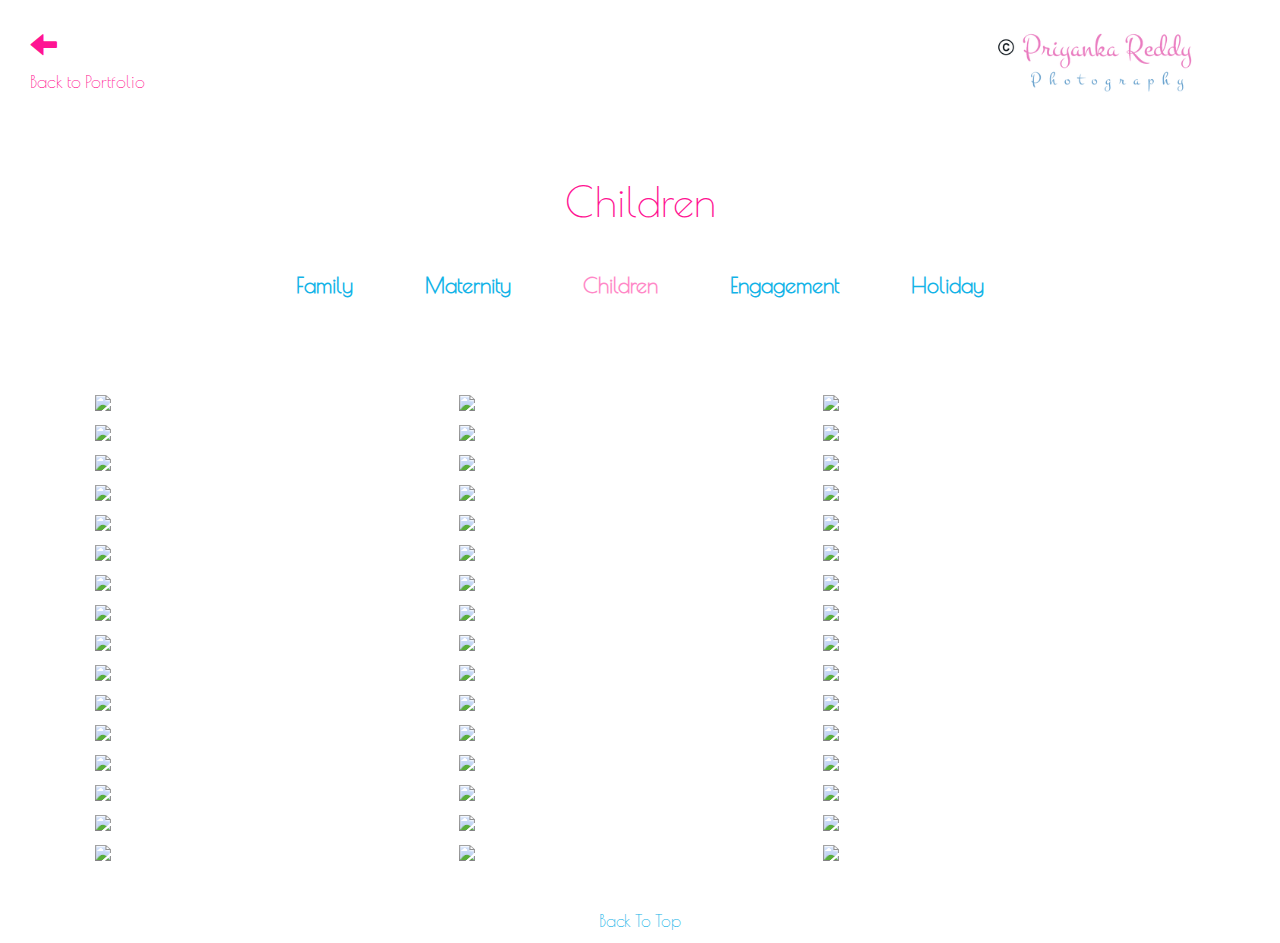
==== Children.html @ 3a391122 "morechanges" ====
<!DOCTYPE html>
<html lang="en" class="no-js">
	<head>
		<meta charset="UTF-8" />
		<meta http-equiv="X-UA-Compatible" content="IE=edge,chrome=1"> 
		<meta name="viewport" content="width=device-width, initial-scale=1.0"> 
		<title>Portfolio | Children</title>
		<meta name="description" content="Loading Effects for Grid Items with CSS Animations" />
		<meta name="keywords" content="css animation, loading effect, google plus, grid items, masonry" />
		<meta name="author" content="Codrops" />
		<link rel="shortcut icon" href="../favicon.ico"> 
		 <link href="css/bootstrap.css" rel="stylesheet">
		<link rel="stylesheet" type="text/css" href="css/default.css" />
		<link rel="stylesheet" type="text/css" href="css/component.css" />
		<link href="https://fonts.googleapis.com/css?family=Electrolize|Ruda|Philosopher" rel="stylesheet" type="text/css">
   <link href='https://fonts.googleapis.com/css?family=Poiret+One|Podkova|Work+Sans:400,200,300&subset=latin,latin-ext,cyrillic' rel='stylesheet' type='text/css'>
    <link href='https://fonts.googleapis.com/css?family=Josefin+Slab' rel='stylesheet' type='text/css'>
    <link rel="stylesheet" type="text/css" href="css/collage.css">
		<script src="js/modernizr.custom.js"></script>
	</head>
	<body>
		<nav id="#top" class="navbar navbar-default">
    <div class="navbar-header">
      <a class="navbar-brand" href="index.html">
        <span class= "glyphicon glyphicon-arrow-left"></span><p>Back to Portfolio</p>	
      </a>
      <a class="logo" href="index.html">
        <img src="img/logo.jpg">	
      </a>

  </div>
</nav>

		<div class="container">
			<!-- Top Navigation -->
			<header>
				<h1>Children</h1>	
				<nav class="codrops-demos">
					<a href="index.html" href="family.html">Family</a>
					<a href="maternity.html">Maternity</a>
					<a class="current-demo" href="Children.html">Children</a>
					<a href="engagement.html">Engagement</a>
					<a href="Holiday.html">Holiday</a>
				</nav>
			</header>
			<ul class="grid effect-2" id="grid">
				<li><img src="children/children1.jpg"></li>
				<li><img src="children/children2.jpg"></li>
				<li><img src="children/children3.jpg"></li>
				<li><img src="children/children4.jpg"></li>
				<li><img src="children/children5.jpg"></li>
				<li><img src="children/children6.jpg"></li>
				<li><img src="children/children7.jpg"></li>
				<li><img src="children/children8.jpg"></li>
				<li><img src="children/children9.jpg"></li>
				<li><img src="children/children10.jpg"></li>
				<li><img src="children/children11.jpg"></li>
				<li><img src="children/children12.jpg"></li>
				<li><img src="children/children13.jpg"></li>
				<li><img src="children/children14.jpg"></li>
				<li><img src="children/children15.jpg"></li>
				<li><img src="children/children16.jpg"></li>
				<li><img src="children/children17.jpg"></li>
				<li><img src="children/children18.jpg"></li>
				<li><img src="children/children19.jpg"></li>
				<li><img src="children/children20.jpg"></li>
				<li><img src="children/children22.jpg"></li>
				<li><img src="children/children23.jpg"></li>
				<li><img src="children/children24.jpg"></li>
				<li><img src="children/children25.jpg"></li>
				<li><img src="children/children26.jpg"></li>
				<li><img src="children/children27.jpg"></li>
				<li><img src="children/children28.jpg"></li>
				<li><img src="children/children29.jpg"></li>
				<li><img src="children/children30.jpg"></li>
				<li><img src="children/children31.jpg"></li>
				<li><img src="children/children32.jpg"></li>
				<li><img src="children/children33.jpg"></li>
				<li><img src="children/children34.jpg"></li>
				<li><img src="children/children35.jpg"></li>
				<li><img src="children/children36.jpg"></li>
				<li><img src="children/children37.jpg"></li>
				<li><img src="children/children38.jpg"></li>
				<li><img src="children/children39.jpg"></li>
				<li><img src="children/children40.jpg"></li>
				<li><img src="children/children42.jpg"></li>
				<li><img src="children/children43.jpg"></li>
				<li><img src="children/children44.jpg"></li>
				<li><img src="children/children45.jpg"></li>
				<li><img src="children/children46.jpg"></li>
				<li><img src="children/children47.jpg"></li>
				<li><img src="children/children48.jpg"></li>
				<li><img src="children/children49.jpg"></li>
				<li><img src="children/children50.jpg"></li>
				</ul>
		</div>
		<script src="js/masonry.pkgd.min.js"></script>
		<script src="js/imagesloaded.js"></script>
		<script src="js/classie.js"></script>
		<script src="js/AnimOnScroll.js"></script>
		<script>
			new AnimOnScroll( document.getElementById( 'grid' ), {
				minDuration : 0.4,
				maxDuration : 0.7,
				viewportFactor : 0.2
			} );
		</script>
		<footer>
			<a href="#top">Back To Top</a>
		</footer>	
	</body>
</html>
---- css/component.css ----
.grid {
	max-width: 69em;
	list-style: none;
	margin: 30px auto;
	padding: 0;
}

.grid li {
	display: block;
	float: left;
	padding: 7px;
	width: 33%;
	opacity: 0;
}

.grid li.shown,
.no-js .grid li,
.no-cssanimations .grid li {
	opacity: 1;
}

.grid li a,
.grid li img {
	outline: none;
	border: none;
	display: block;
	max-width: 100%;
}

/* Effect 1: opacity */
.grid.effect-1 li.animate {
	-webkit-animation: fadeIn 0.65s ease forwards;
	animation: fadeIn 0.65s ease forwards;
}

@-webkit-keyframes fadeIn {
	0% { }
	100% { opacity: 1; }
}

@keyframes fadeIn {
	0% { }
	100% { opacity: 1; }
}

/* Effect 2: Move Up */
.grid.effect-2 li.animate {
	-webkit-transform: translateY(200px);
	transform: translateY(200px);
	-webkit-animation: moveUp 0.65s ease forwards;
	animation: moveUp 0.65s ease forwards;
}

@-webkit-keyframes moveUp {
	0% { }
	100% { -webkit-transform: translateY(0); opacity: 1; }
}

@keyframes moveUp {
	0% { }
	100% { -webkit-transform: translateY(0); transform: translateY(0); opacity: 1; }
}

/* Effect 3: Scale up */
.grid.effect-3 li.animate {
	-webkit-transform: scale(0.6);
	transform: scale(0.6);
	-webkit-animation: scaleUp 0.65s ease-in-out forwards;
	animation: scaleUp 0.65s ease-in-out forwards;
}

@-webkit-keyframes scaleUp {
	0% { }
	100% { -webkit-transform: scale(1); opacity: 1; }
}

@keyframes scaleUp {
	0% { }
	100% { -webkit-transform: scale(1); transform: scale(1); opacity: 1; }
}

/* Effect 4: fall perspective */
.grid.effect-4 {
	-webkit-perspective: 1300px;
	perspective: 1300px;
}

.grid.effect-4 li.animate {
	-webkit-transform-style: preserve-3d;
	transform-style: preserve-3d;
	-webkit-transform: translateZ(400px) translateY(300px) rotateX(-90deg);
	transform: translateZ(400px) translateY(300px) rotateX(-90deg);
	-webkit-animation: fallPerspective .8s ease-in-out forwards;
	animation: fallPerspective .8s ease-in-out forwards;
}

@-webkit-keyframes fallPerspective {
	0% { }
	100% { -webkit-transform: translateZ(0px) translateY(0px) rotateX(0deg); opacity: 1; }
}

@keyframes fallPerspective {
	0% { }
	100% { -webkit-transform: translateZ(0px) translateY(0px) rotateX(0deg); transform: translateZ(0px) translateY(0px) rotateX(0deg); opacity: 1; }
}

/* Effect 5: fly (based on http://lab.hakim.se/scroll-effects/ by @hakimel) */
.grid.effect-5 {
	-webkit-perspective: 1300px;
	perspective: 1300px;
}

.grid.effect-5 li.animate {
	-webkit-transform-style: preserve-3d;
	transform-style: preserve-3d;
	-webkit-transform-origin: 50% 50% -300px;
	transform-origin: 50% 50% -300px;
	-webkit-transform: rotateX(-180deg);
	transform: rotateX(-180deg);
	-webkit-animation: fly .8s ease-in-out forwards;
	animation: fly .8s ease-in-out forwards;
}

@-webkit-keyframes fly {
	0% { }
	100% { -webkit-transform: rotateX(0deg); opacity: 1; }
}

@keyframes fly {
	0% { }
	100% { -webkit-transform: rotateX(0deg); transform: rotateX(0deg); opacity: 1; }
}

/* Effect 6: flip (based on http://lab.hakim.se/scroll-effects/ by @hakimel) */
.grid.effect-6 {
	-webkit-perspective: 1300px;
	perspective: 1300px;
}

.grid.effect-6 li.animate {
	-webkit-transform-style: preserve-3d;
	transform-style: preserve-3d;
	-webkit-transform-origin: 0% 0%;
	transform-origin: 0% 0%;
	-webkit-transform: rotateX(-80deg);
	transform: rotateX(-80deg);
	-webkit-animation: flip .8s ease-in-out forwards;
	animation: flip .8s ease-in-out forwards;
}

@-webkit-keyframes flip {
	0% { }
	100% { -webkit-transform: rotateX(0deg); opacity: 1; }
}

@keyframes flip {
	0% { }
	100% { -webkit-transform: rotateX(0deg); transform: rotateX(0deg); opacity: 1; }
}

/* Effect 7: helix (based on http://lab.hakim.se/scroll-effects/ by @hakimel) */
.grid.effect-7 {
	-webkit-perspective: 1300px;
	perspective: 1300px;
}

.grid.effect-7 li.animate {
	-webkit-transform-style: preserve-3d;
	transform-style: preserve-3d;
	-webkit-transform: rotateY(-180deg);
	transform: rotateY(-180deg);
	-webkit-animation: helix .8s ease-in-out forwards;
	animation: helix .8s ease-in-out forwards;
}

@-webkit-keyframes helix {
	0% { }
	100% { -webkit-transform: rotateY(0deg); opacity: 1; }
}

@keyframes helix {
	0% { }
	100% { -webkit-transform: rotateY(0deg); transform: rotateY(0deg); opacity: 1; }
}

/* Effect 8:  */
.grid.effect-8 {
	-webkit-perspective: 1300px;
	perspective: 1300px;
}

.grid.effect-8 li.animate {
	-webkit-transform-style: preserve-3d;
	transform-style: preserve-3d;
	-webkit-transform: scale(0.4);
	transform: scale(0.4);
	-webkit-animation: popUp .8s ease-in forwards;
	animation: popUp .8s ease-in forwards;
}

@-webkit-keyframes popUp {
	0% { }
	70% { -webkit-transform: scale(1.1); opacity: .8; -webkit-animation-timing-function: ease-out; }
	100% { -webkit-transform: scale(1); opacity: 1; }
}

@keyframes popUp {
	0% { }
	70% { -webkit-transform: scale(1.1); transform: scale(1.1); opacity: .8; -webkit-animation-timing-function: ease-out; animation-timing-function: ease-out; }
	100% { -webkit-transform: scale(1); transform: scale(1); opacity: 1; }
}

@media screen and (max-width: 900px) {
	.grid li {
		width: 33%;
	}
}

@media screen and (max-width: 400px) {
	.grid li {
		width: 50%;
	}
}
---- css/collage.css ----
*, *:after, *:before { 
	-webkit-box-sizing: border-box; -moz-box-sizing: border-box; box-sizing: border-box; 
}
body, html { 
	font-size: 100%; padding: 0; margin: 0;
}

/* Clearfix hack by Nicolas Gallagher: http://nicolasgallagher.com/micro-clearfix-hack/ */
.clearfix:before, .clearfix:after {
 content: " "; display: table; 
}
.clearfix:after { 
	clear: both; 
}

body {
	font-family: 'Poiret One', normal;
	color: #FF1493;
	background: #fff;
}

a {
	color: #13b3e7;
	text-decoration: none;
}



/* Header Style */
.container > header {
	margin: 0 auto;
	padding: 2em;
}

.container > header {
	text-align: center;
}

.container > header h1 {
	font-size: 2.625em;
	line-height: 1.3;
	margin: 0;
	font-weight: 300;
}



/* To Navigation Style */




/*.codrops-top span.right {
	float: right;
}

.codrops-top span.right a {
	float: left;
	display: block;
}
*/




/* Demo Buttons Style */
.codrops-demos {
	padding-top: 1em;
	font-size: 0.9em;
}

.codrops-demos a {
	display: inline-block;
	margin: 0.5em;
	padding: 0.7em 1.1em;
	font-weight: 700;
	font-size: 1.5em;
}

.codrops-demos a:hover,
.codrops-demos a.current-demo,
.codrops-demos a.current-demo:hover {
	color: #FF1493;
	opacity: 0.5;
}

.navbar-default {
	background: none !important;
	border: none !important;
}

.navbar-default span {
	font-size: 1.5em;
	color: #FF1493;
	padding: 15px;
}

.navbar-default p {
	color: #FF1493;
	padding: 0 15px;
}

.navbar-header {
	width: 100%;
}

.logo {
	float: right;
	padding: 15px 0;
}

.logo img {
	width: 300px;
	height: auto;
}

footer {
	text-align: center;
	padding: 10px;
	font-size: 1.1em;
}


@media screen and (max-width: 25em) {

	.codrops-icon span {
		display: none;
	}



}

@media screen and (max-width: 720px) {

	.logo img {
	width: 191px;
	height: auto;
}

.logo {
	float: right;
	padding: 15px;
}

}
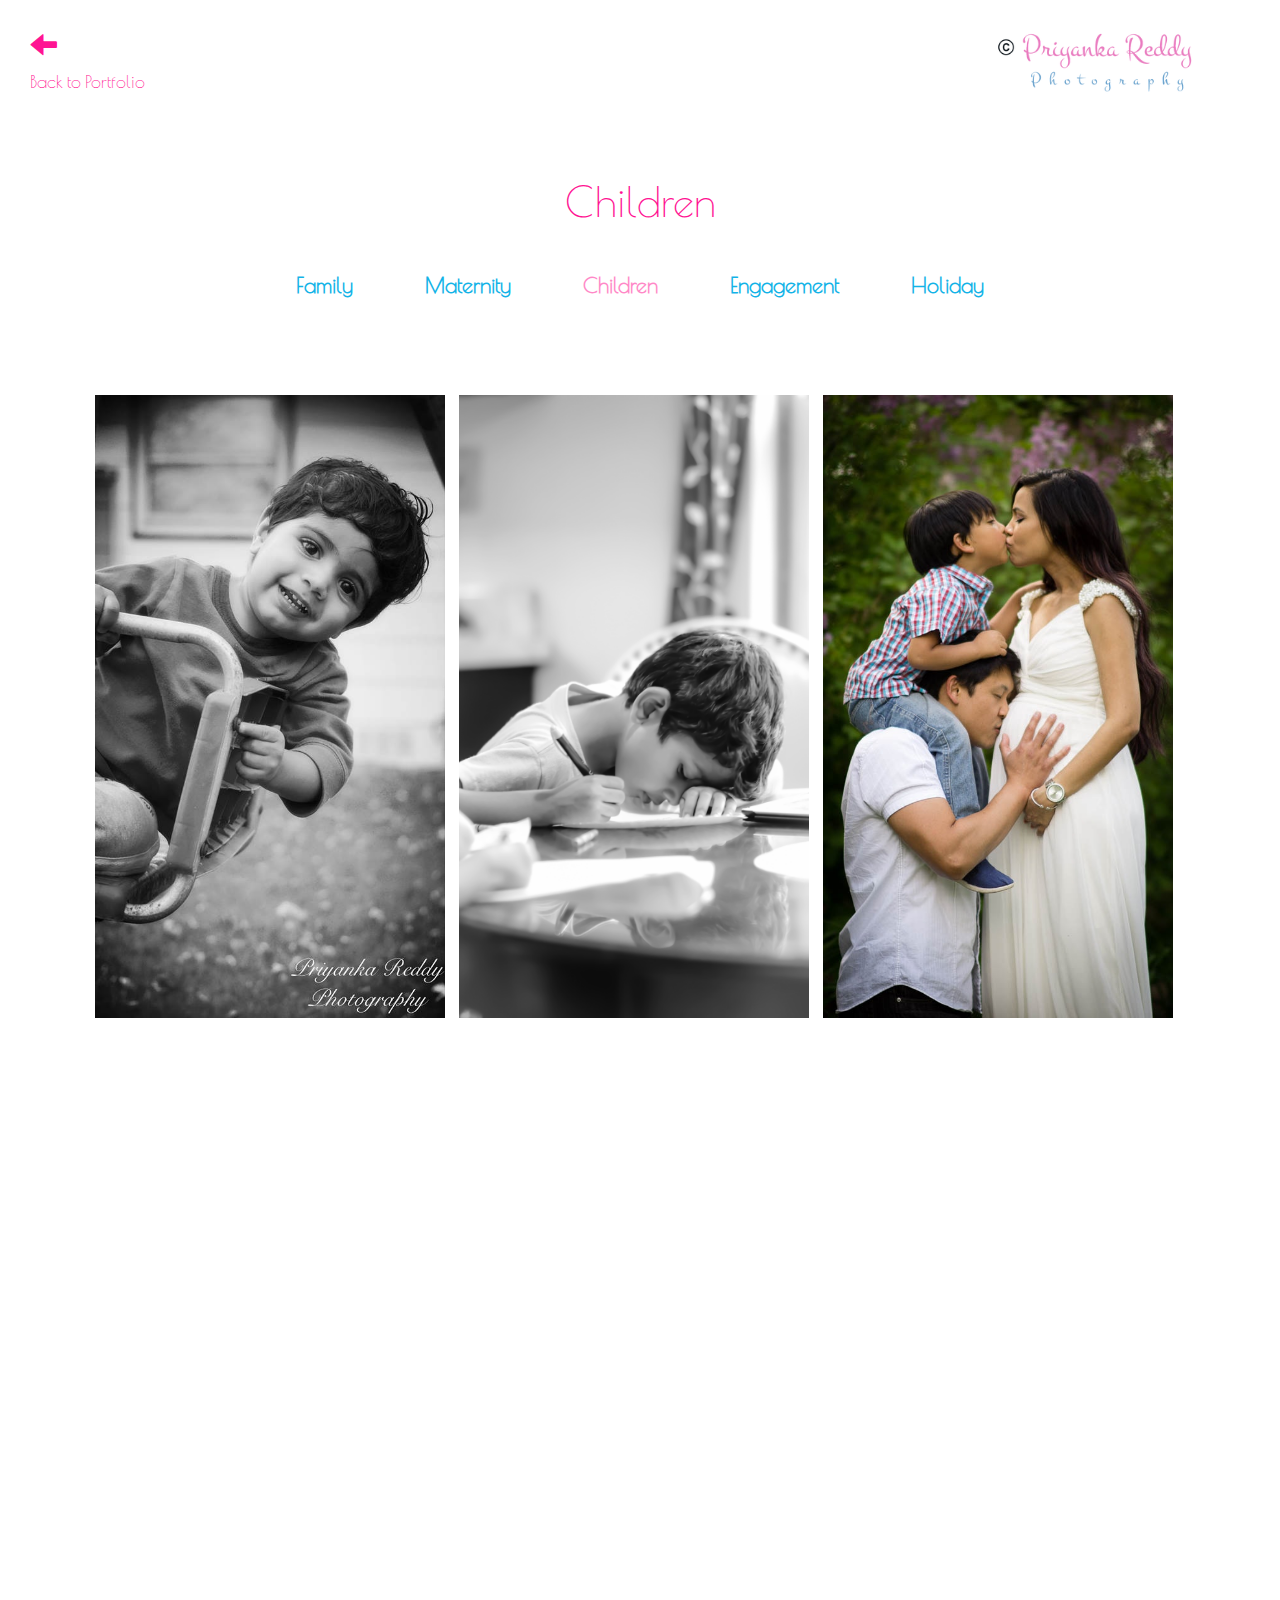
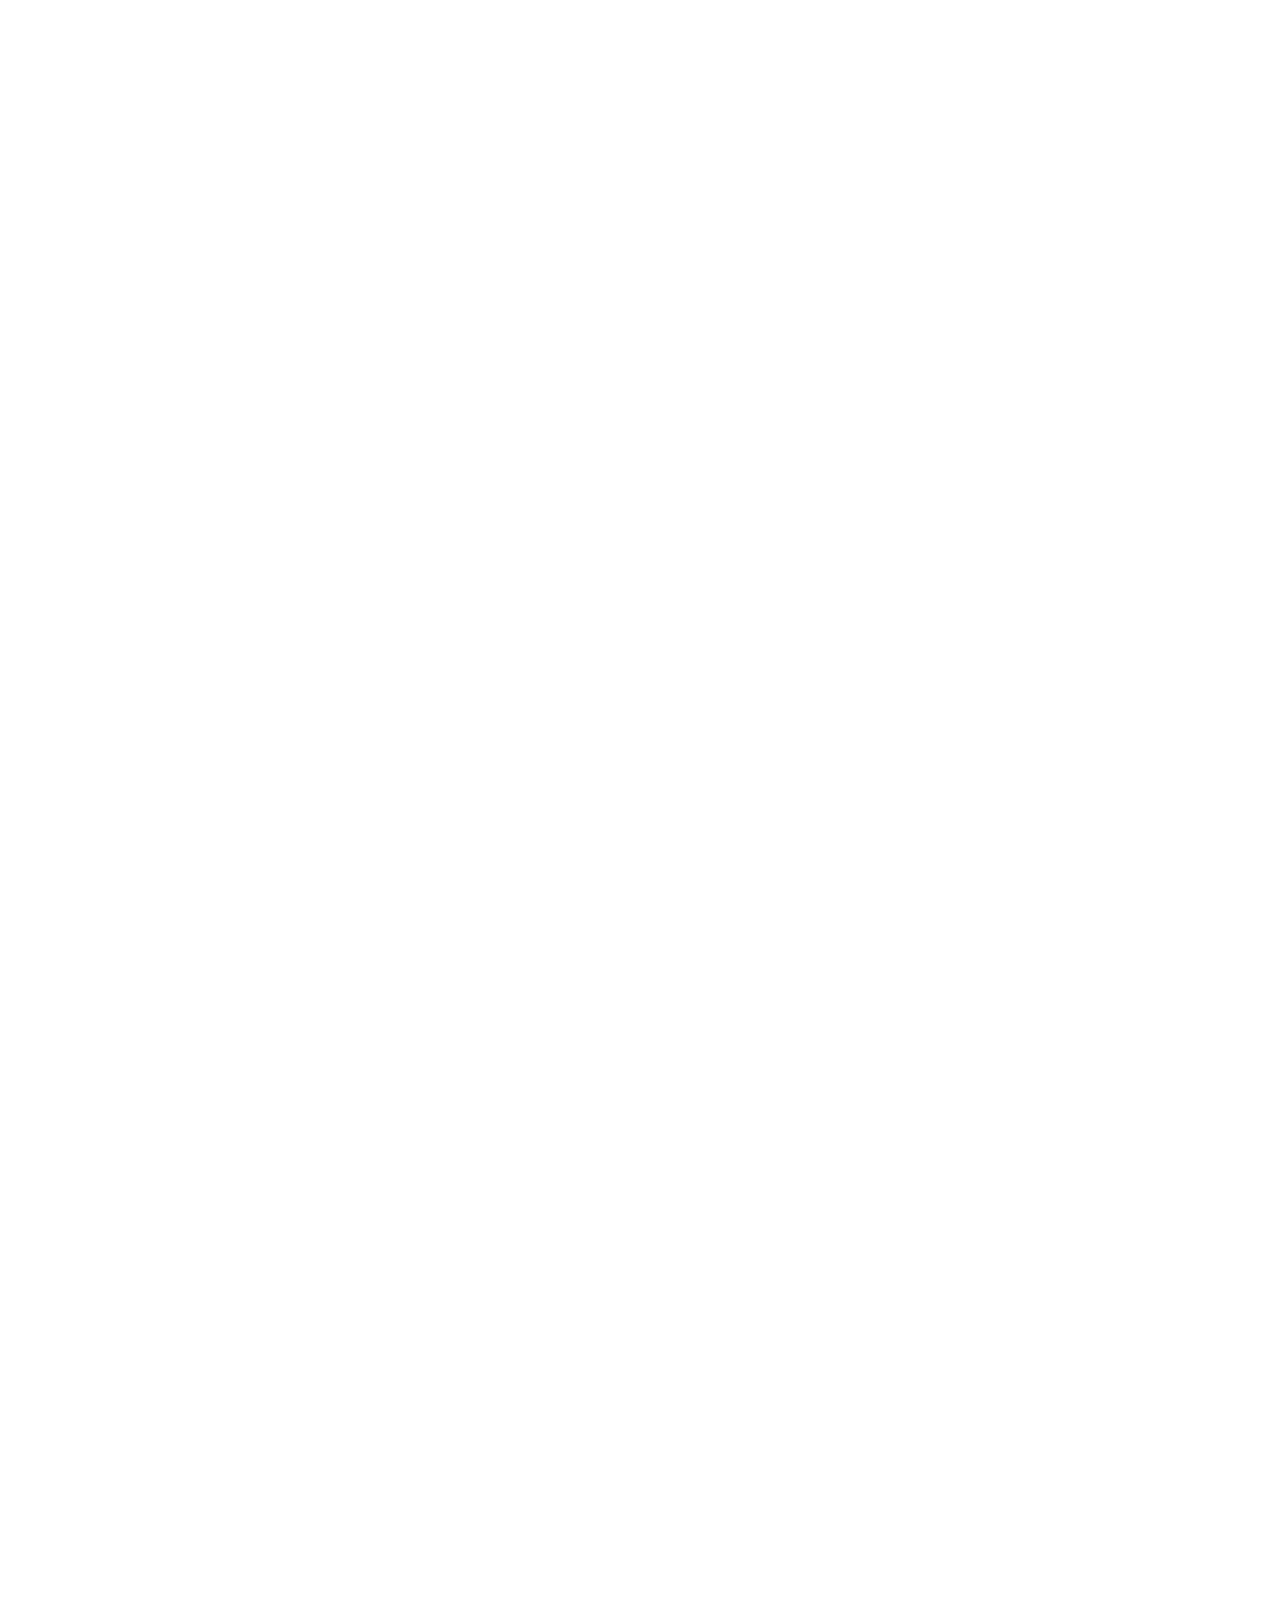
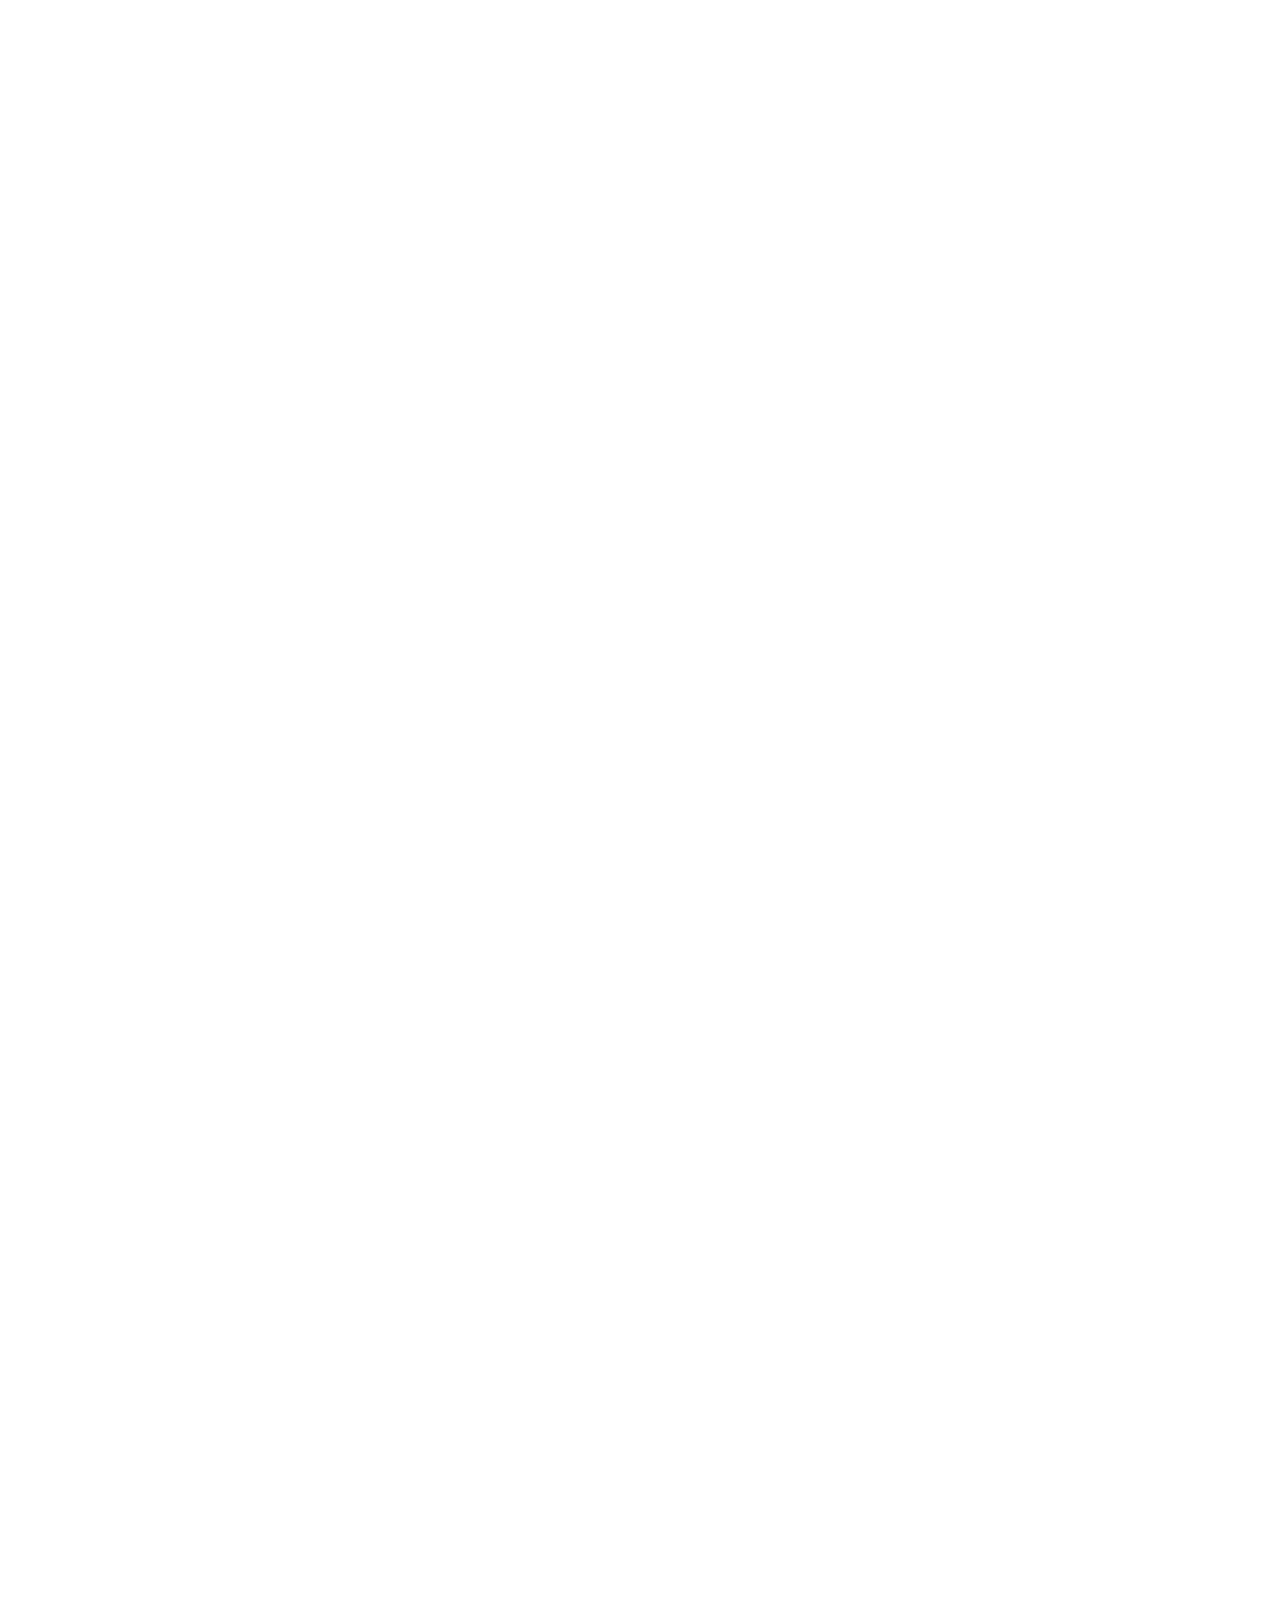
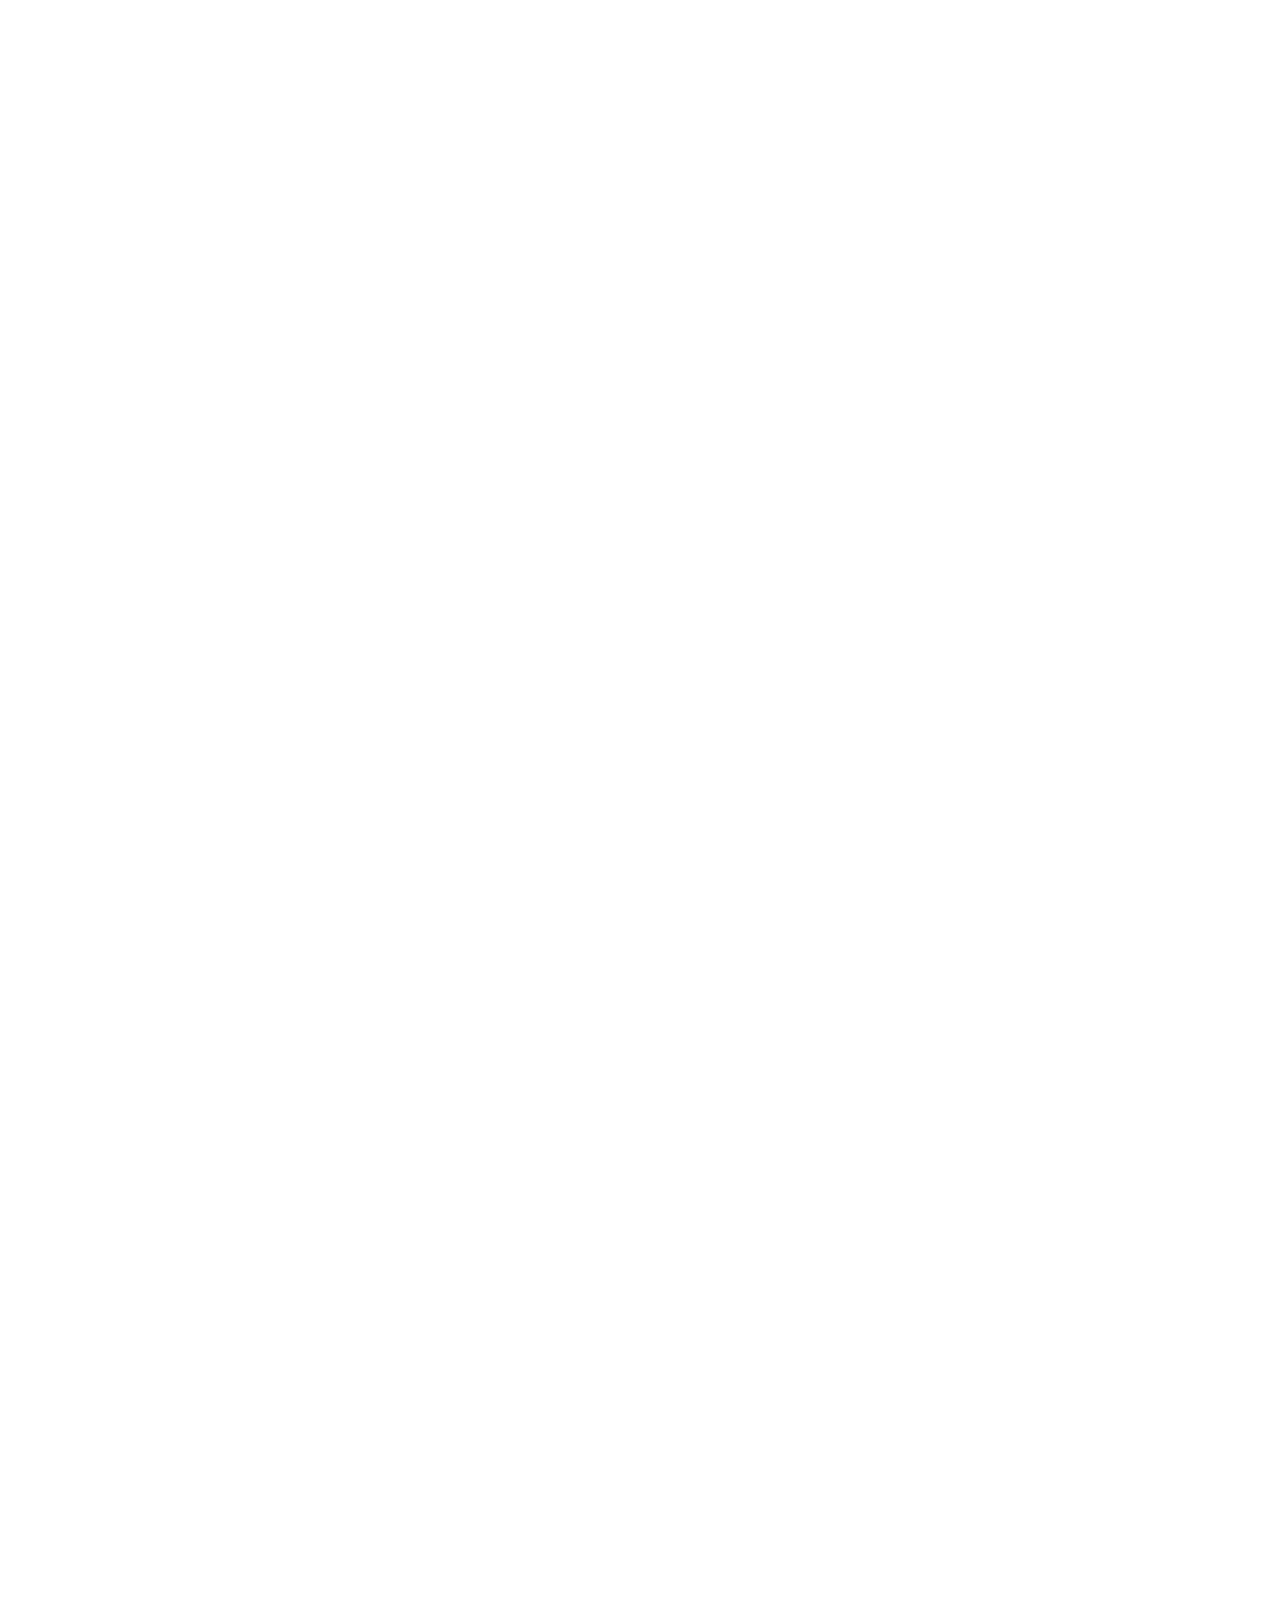
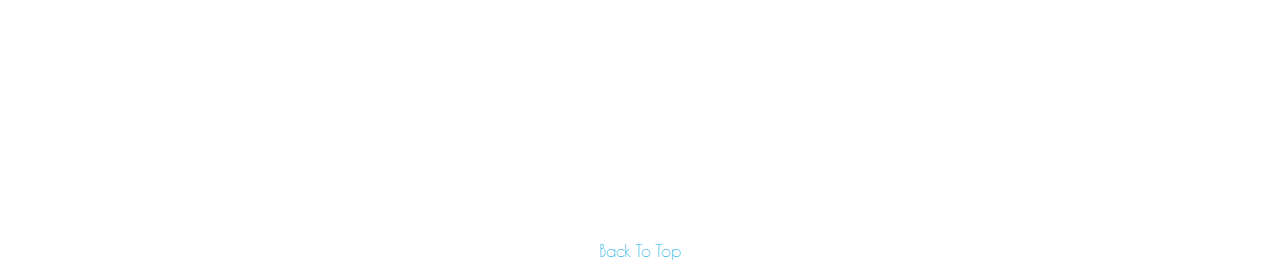
==== commit 76919a39: "children changes" ====
--- a/Children.html
+++ b/Children.html
@@ -21,10 +21,10 @@
 	<body>
 		<nav id="#top" class="navbar navbar-default">
     <div class="navbar-header">
-      <a class="navbar-brand" href="index.html">
+      <a class="navbar-brand" href="index.html#portfolio">
         <span class= "glyphicon glyphicon-arrow-left"></span><p>Back to Portfolio</p>	
       </a>
-      <a class="logo" href="index.html">
+      <a class="logo" href="index.html#portfolio">
         <img src="img/logo.jpg">	
       </a>
 
@@ -36,7 +36,7 @@
 			<header>
 				<h1>Children</h1>	
 				<nav class="codrops-demos">
-					<a href="index.html" href="family.html">Family</a>
+					<a href="family.html">Family</a>
 					<a href="maternity.html">Maternity</a>
 					<a class="current-demo" href="Children.html">Children</a>
 					<a href="engagement.html">Engagement</a>
@@ -44,60 +44,60 @@
 				</nav>
 			</header>
 			<ul class="grid effect-2" id="grid">
-				<li><img src="children/children1.jpg"></li>
-				<li><img src="children/children2.jpg"></li>
-				<li><img src="children/children3.jpg"></li>
-				<li><img src="children/children4.jpg"></li>
-				<li><img src="children/children5.jpg"></li>
-				<li><img src="children/children6.jpg"></li>
-				<li><img src="children/children7.jpg"></li>
-				<li><img src="children/children8.jpg"></li>
-				<li><img src="children/children9.jpg"></li>
-				<li><img src="children/children10.jpg"></li>
-				<li><img src="children/children11.jpg"></li>
-				<li><img src="children/children12.jpg"></li>
-				<li><img src="children/children13.jpg"></li>
-				<li><img src="children/children14.jpg"></li>
-				<li><img src="children/children15.jpg"></li>
-				<li><img src="children/children16.jpg"></li>
-				<li><img src="children/children17.jpg"></li>
-				<li><img src="children/children18.jpg"></li>
-				<li><img src="children/children19.jpg"></li>
-				<li><img src="children/children20.jpg"></li>
-				<li><img src="children/children22.jpg"></li>
-				<li><img src="children/children23.jpg"></li>
-				<li><img src="children/children24.jpg"></li>
-				<li><img src="children/children25.jpg"></li>
-				<li><img src="children/children26.jpg"></li>
-				<li><img src="children/children27.jpg"></li>
-				<li><img src="children/children28.jpg"></li>
-				<li><img src="children/children29.jpg"></li>
-				<li><img src="children/children30.jpg"></li>
-				<li><img src="children/children31.jpg"></li>
-				<li><img src="children/children32.jpg"></li>
-				<li><img src="children/children33.jpg"></li>
-				<li><img src="children/children34.jpg"></li>
-				<li><img src="children/children35.jpg"></li>
-				<li><img src="children/children36.jpg"></li>
-				<li><img src="children/children37.jpg"></li>
-				<li><img src="children/children38.jpg"></li>
-				<li><img src="children/children39.jpg"></li>
-				<li><img src="children/children40.jpg"></li>
-				<li><img src="children/children42.jpg"></li>
-				<li><img src="children/children43.jpg"></li>
-				<li><img src="children/children44.jpg"></li>
-				<li><img src="children/children45.jpg"></li>
-				<li><img src="children/children46.jpg"></li>
-				<li><img src="children/children47.jpg"></li>
-				<li><img src="children/children48.jpg"></li>
-				<li><img src="children/children49.jpg"></li>
-				<li><img src="children/children50.jpg"></li>
+				<li><img src="Children1/children1.jpg"></li>
+				<li><img src="Children1/children2.jpg"></li>
+				<li><img src="Children1/children3.jpg"></li>
+				<li><img src="Children1/children4.jpg"></li>
+				<li><img src="Children1/children5.jpg"></li>
+				<li><img src="Children1/children6.jpg"></li>
+				<li><img src="Children1/children7.jpg"></li>
+				<li><img src="Children1/children8.jpg"></li>
+				<li><img src="Children1/children9.jpg"></li>
+				<li><img src="Children1/children10.jpg"></li>
+				<li><img src="Children1/children11.jpg"></li>
+				<li><img src="Children1/children12.jpg"></li>
+				<li><img src="Children1/children13.jpg"></li>
+				<li><img src="Children1/children14.jpg"></li>
+				<li><img src="Children1/children15.jpg"></li>
+				<li><img src="Children1/children16.jpg"></li>
+				<li><img src="Children1/children17.jpg"></li>
+				<li><img src="Children1/children18.jpg"></li>
+				<li><img src="Children1/children19.jpg"></li>
+				<li><img src="Children1/children20.jpg"></li>
+				<li><img src="Children1/children22.jpg"></li>
+				<li><img src="Children1/children23.jpg"></li>
+				<li><img src="Children1/children24.jpg"></li>
+				<li><img src="Children1/children25.jpg"></li>
+				<li><img src="children2/children26.jpg"></li>
+				<li><img src="children2/children27.jpg"></li>
+				<li><img src="children2/children28.jpg"></li>
+				<li><img src="children2/children29.jpg"></li>
+				<li><img src="children2/children30.jpg"></li>
+				<li><img src="children2/children31.jpg"></li>
+				<li><img src="children2/children32.jpg"></li>
+				<li><img src="children2/children33.jpg"></li>
+				<li><img src="children2/children34.jpg"></li>
+				<li><img src="children2/children35.jpg"></li>
+				<li><img src="children2/children36.jpg"></li>
+				<li><img src="children2/children37.jpg"></li>
+				<li><img src="children2/children38.jpg"></li>
+				<li><img src="children2/children39.jpg"></li>
+				<li><img src="children2/children40.jpg"></li>
+				<li><img src="children2/children42.jpg"></li>
+				<li><img src="children2/children43.jpg"></li>
+				<li><img src="children2/children44.jpg"></li>
+				<li><img src="children2/children45.jpg"></li>
+				<li><img src="children2/children46.jpg"></li>
+				<li><img src="children2/children47.jpg"></li>
+				<li><img src="children2/children48.jpg"></li>
+				<li><img src="children2/children49.jpg"></li>
+				<li><img src="children2/children50.jpg"></li>
 				</ul>
 		</div>
 		<script src="js/masonry.pkgd.min.js"></script>
-		<script src="js/imagesloaded.js"></script>
 		<script src="js/classie.js"></script>
 		<script src="js/AnimOnScroll.js"></script>
+		<script src="js/imagesloaded.js"></script>
 		<script>
 			new AnimOnScroll( document.getElementById( 'grid' ), {
 				minDuration : 0.4,
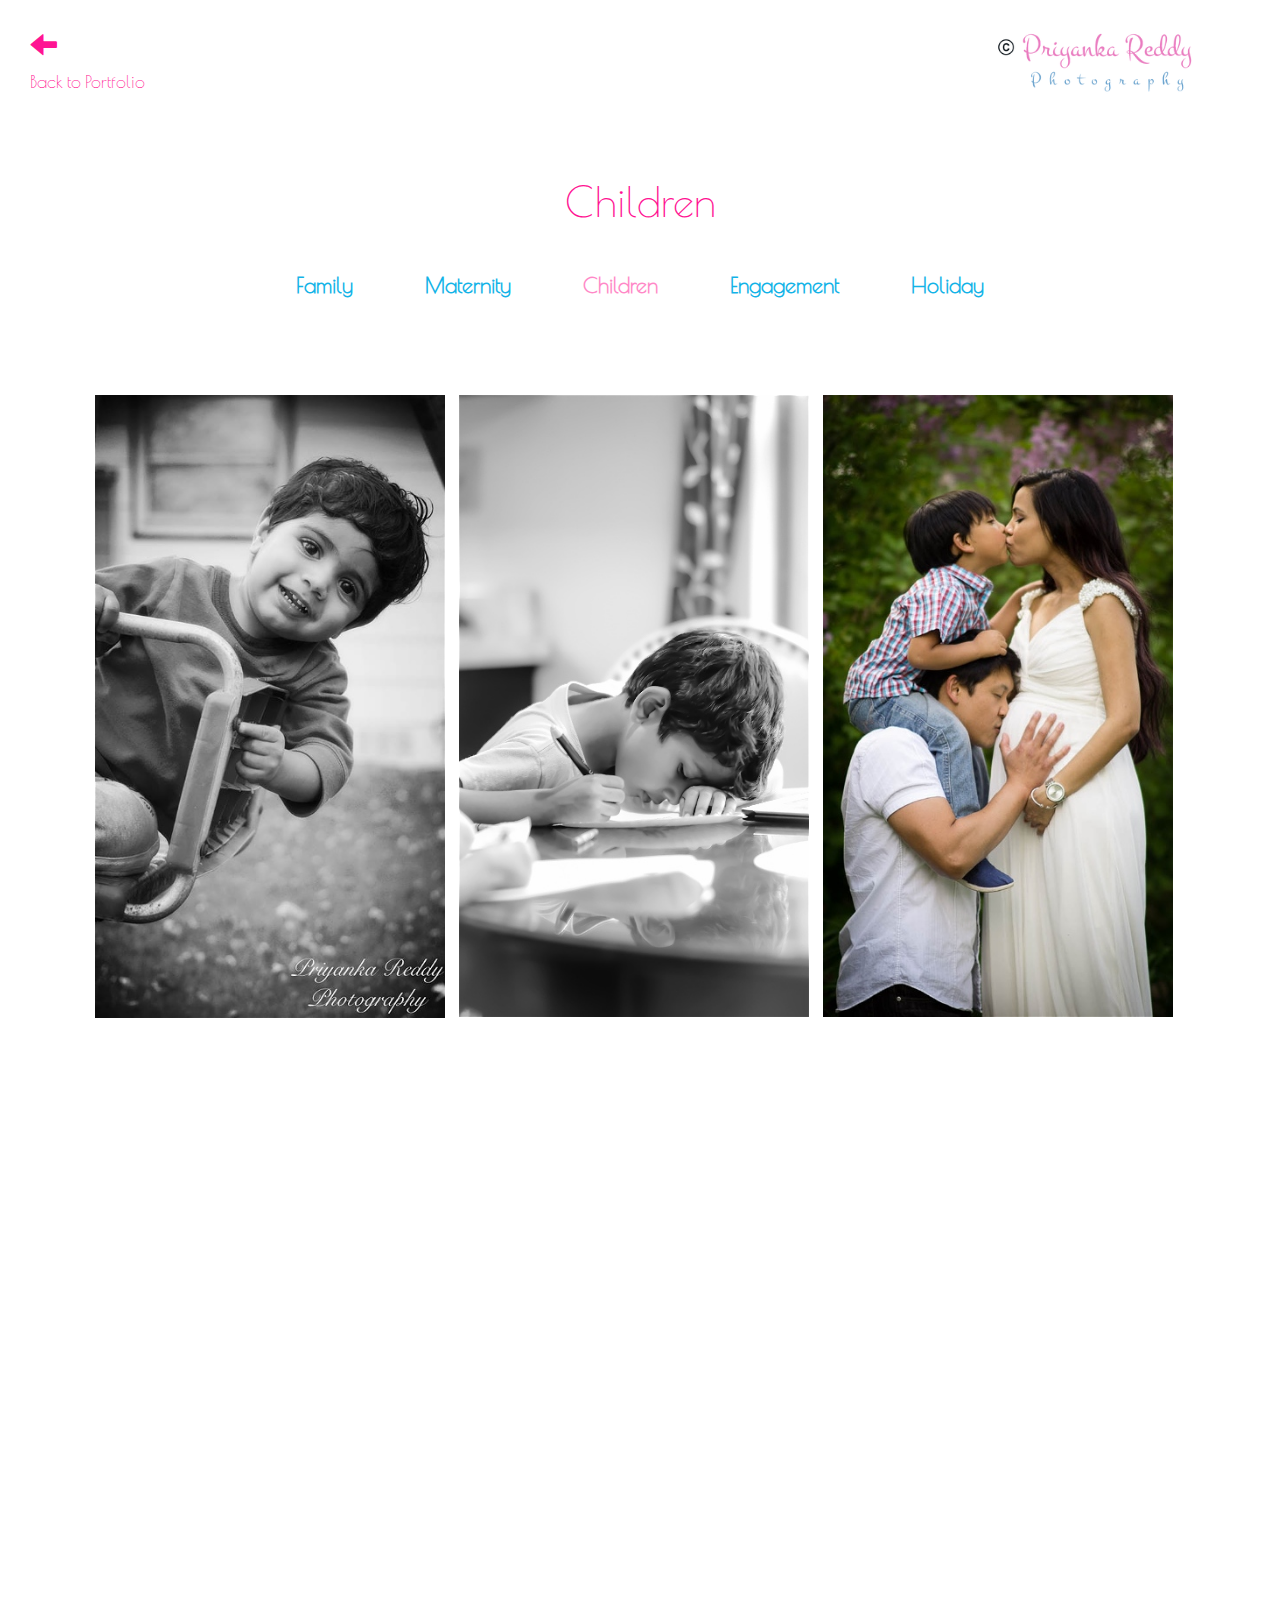
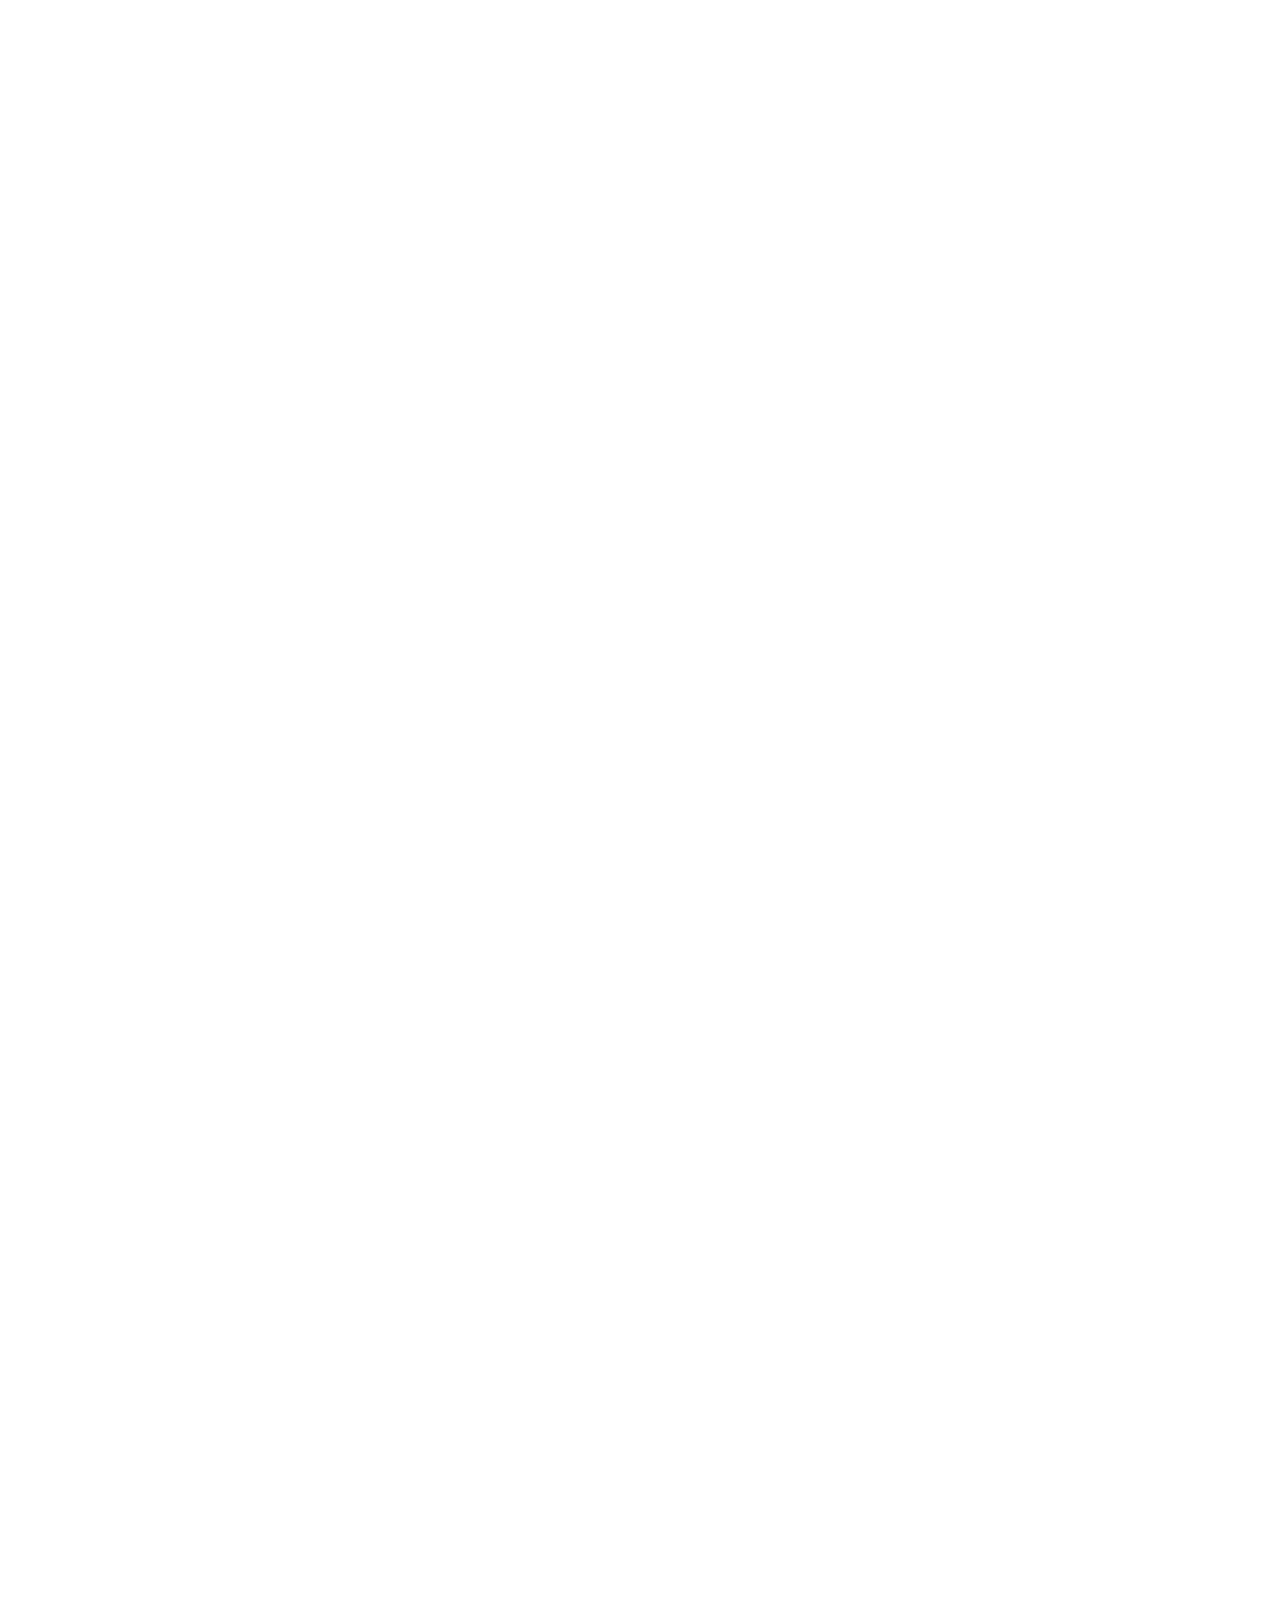
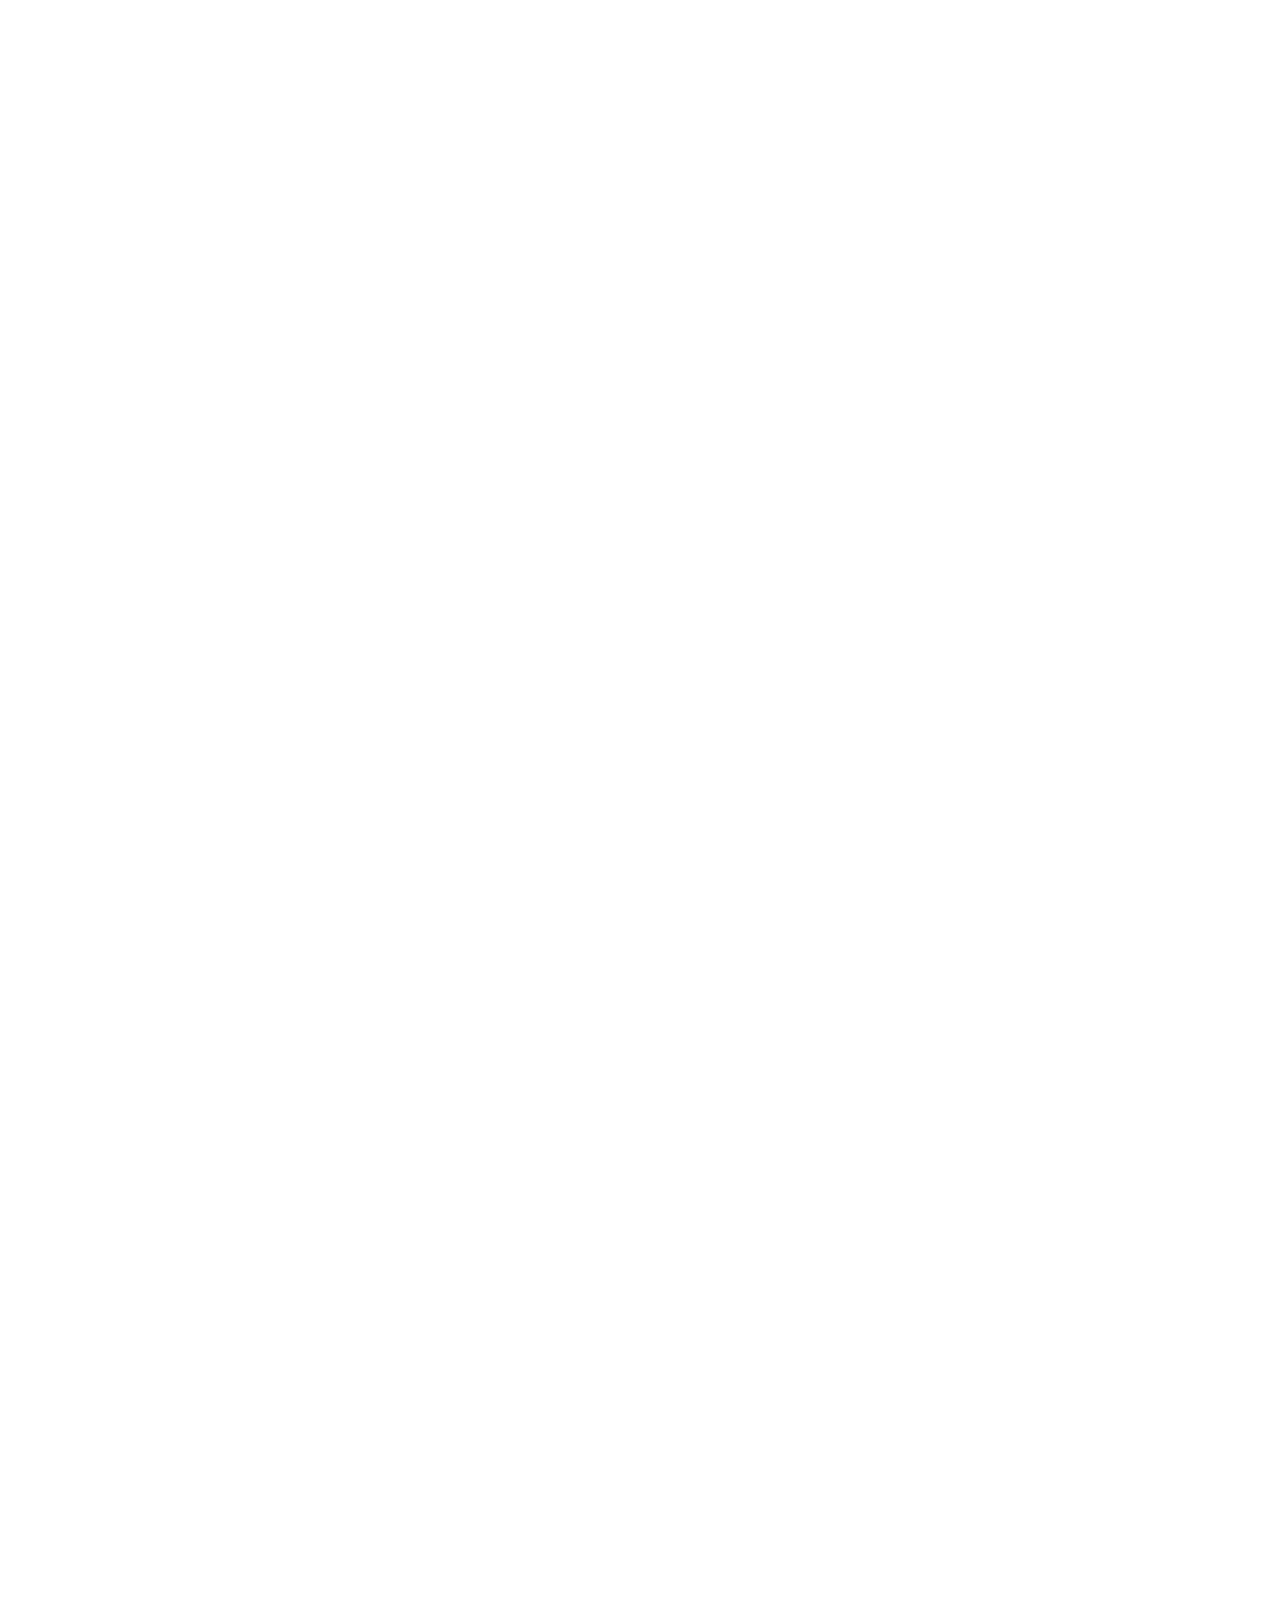
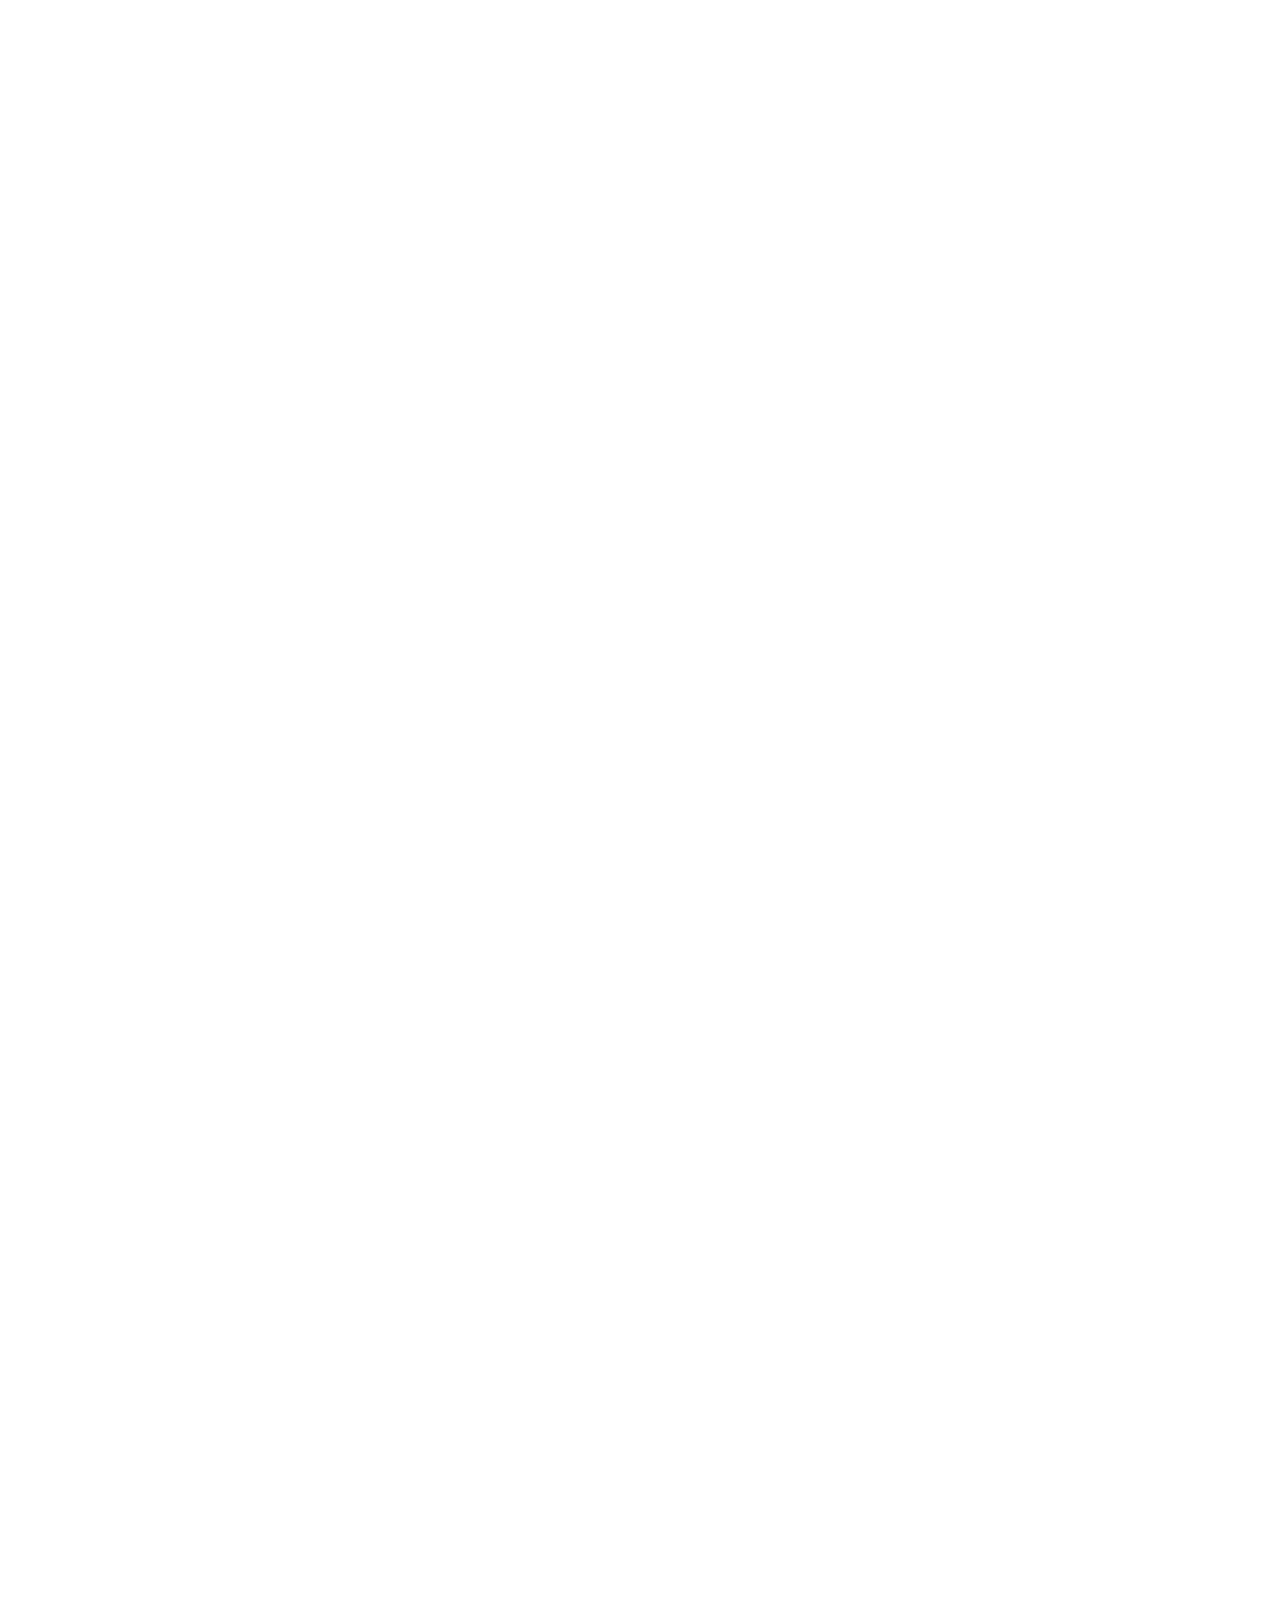
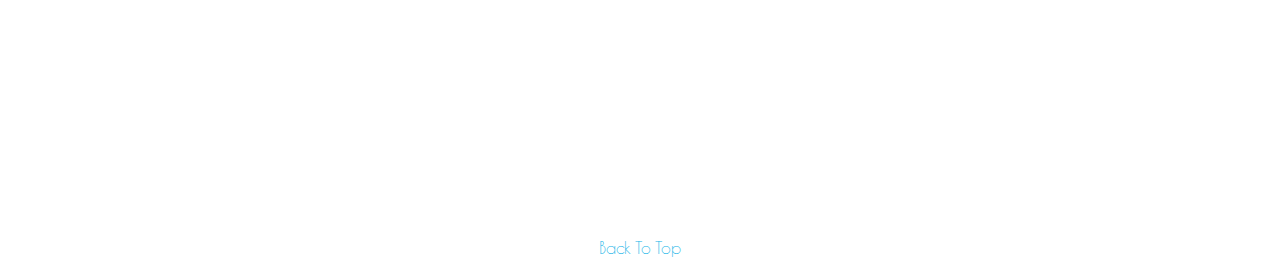
==== commit 937a264d: "child popup" ====
--- a/Children.html
+++ b/Children.html
@@ -11,12 +11,14 @@
 		<link rel="shortcut icon" href="../favicon.ico"> 
 		 <link href="css/bootstrap.css" rel="stylesheet">
 		<link rel="stylesheet" type="text/css" href="css/default.css" />
+		<link href='css/simplelightbox.min.css' rel='stylesheet' type='text/css'>
 		<link rel="stylesheet" type="text/css" href="css/component.css" />
 		<link href="https://fonts.googleapis.com/css?family=Electrolize|Ruda|Philosopher" rel="stylesheet" type="text/css">
    <link href='https://fonts.googleapis.com/css?family=Poiret+One|Podkova|Work+Sans:400,200,300&subset=latin,latin-ext,cyrillic' rel='stylesheet' type='text/css'>
     <link href='https://fonts.googleapis.com/css?family=Josefin+Slab' rel='stylesheet' type='text/css'>
     <link rel="stylesheet" type="text/css" href="css/collage.css">
 		<script src="js/modernizr.custom.js"></script>
+		<script type="text/javascript" src="http://code.jquery.com/jquery-1.11.0.min.js"></script>
 	</head>
 	<body>
 		<nav id="#top" class="navbar navbar-default">
@@ -43,21 +45,21 @@
 					<a href="Holiday.html">Holiday</a>
 				</nav>
 			</header>
-			<ul class="grid effect-2" id="grid">
-				<li><img src="Children1/children1.jpg"></li>
-				<li><img src="Children1/children2.jpg"></li>
-				<li><img src="Children1/children3.jpg"></li>
-				<li><img src="Children1/children4.jpg"></li>
-				<li><img src="Children1/children5.jpg"></li>
-				<li><img src="Children1/children6.jpg"></li>
-				<li><img src="Children1/children7.jpg"></li>
-				<li><img src="Children1/children8.jpg"></li>
-				<li><img src="Children1/children9.jpg"></li>
-				<li><img src="Children1/children10.jpg"></li>
-				<li><img src="Children1/children11.jpg"></li>
-				<li><img src="Children1/children12.jpg"></li>
-				<li><img src="Children1/children13.jpg"></li>
-				<li><img src="Children1/children14.jpg"></li>
+			<ul class="grid effect-2 gallery" id="grid">
+				<li><a href="childpop/1.png"><img src="Children1/children1.jpg"></a></li>
+				<li><a href="childpop/2.png"><img src="Children1/children2.jpg"></a></li>
+				<li><a href="childpop/3.png"><img src="Children1/children3.jpg"></a></li>
+				<li><a href="childpop/4.png"><img src="Children1/children4.jpg"></a></li>
+				<li><a href="childpop/5.png"><img src="Children1/children5.jpg"></a></li>
+				<li><a href="childpop/6.png"><img src="Children1/children6.jpg"></a></li>
+				<li><a href="childpop/7.png"><img src="Children1/children7.jpg"></a></li>
+				<li><a href="childpop/8.png"><img src="Children1/children8.jpg"></a></li>
+				<li><a href="childpop/9.png"><img src="Children1/children9.jpg"></a></li>
+				<li><a href="childpop/10.png"><img src="Children1/children10.jpg"></a></li>
+				<li><a href="childpop/11.png"><img src="Children1/children11.jpg"></a></li>
+				<li><a href="childpop/12.png"><img src="Children1/children12.jpg"></a></li>
+				<li><a href="childpop/13.png"><img src="Children1/children13.jpg"></a></li>
+				<li><a href="childpop/14.png"><img src="Children1/children14.jpg"></a></li>
 				<li><img src="Children1/children15.jpg"></li>
 				<li><img src="Children1/children16.jpg"></li>
 				<li><img src="Children1/children17.jpg"></li>
@@ -98,12 +100,58 @@
 		<script src="js/classie.js"></script>
 		<script src="js/AnimOnScroll.js"></script>
 		<script src="js/imagesloaded.js"></script>
+		<script type="text/javascript" src="js/simple-lightbox.js"></script>
 		<script>
 			new AnimOnScroll( document.getElementById( 'grid' ), {
 				minDuration : 0.4,
 				maxDuration : 0.7,
 				viewportFactor : 0.2
 			} );
+
+			 $(function(){
+    var $gallery = $('.gallery a').simpleLightbox();
+    
+    $gallery.on('show.simplelightbox', function(){
+      console.log('Requested for showing');
+    })
+    .on('shown.simplelightbox', function(){
+      console.log('Shown');
+    })
+    .on('close.simplelightbox', function(){
+      console.log('Requested for closing');
+    })
+    .on('closed.simplelightbox', function(){
+      console.log('Closed');
+    })
+    .on('change.simplelightbox', function(){
+      console.log('Requested for change');
+    })
+    .on('next.simplelightbox', function(){
+      console.log('Requested for next');
+    })
+    .on('prev.simplelightbox', function(){
+      console.log('Requested for prev');
+    })
+    .on('nextImageLoaded.simplelightbox', function(){
+      console.log('Next image loaded');
+    })
+    .on('prevImageLoaded.simplelightbox', function(){
+      console.log('Prev image loaded');
+    })
+    .on('changed.simplelightbox', function(){
+      console.log('Image changed');
+    })
+    .on('nextDone.simplelightbox', function(){
+      console.log('Image changed to next');
+    })
+    .on('prevDone.simplelightbox', function(){
+      console.log('Image changed to prev');
+    })
+    .on('error.simplelightbox', function(e){
+      console.log('No image found, go to the next/prev');
+      console.log(e);
+    });
+  });
 		</script>
 		<footer>
 			<a href="#top">Back To Top</a>
--- a/css/simplelightbox.min.css
+++ b/css/simplelightbox.min.css
@@ -0,0 +1,2 @@
+body.hidden-scroll{overflow:hidden}.sl-overlay{position:fixed;left:0;right:0;top:0;bottom:0;background:#222;opacity:.7;display:none;z-index:1006}.sl-wrapper{z-index:1000}.sl-wrapper button{border:0;background:0 0;font-size:48px;padding:0;cursor:pointer}.sl-wrapper button:hover{opacity:.7}.sl-wrapper .sl-close{display:none;position:fixed;right:30px;top:30px;z-index:1015;}.sl-wrapper .sl-wrapper .sl-navigation{width:100%;display:none}.sl-wrapper .sl-navigation button{position:fixed;top:50%;margin-top:-10px;height:30px;width:30px;line-height:30px;text-align:center;display:block;z-index:1015;font-family:arial sans-serif}.sl-wrapper .sl-navigation button.sl-next{right:40px}.sl-wrapper .sl-navigation button.sl-prev{left:40px}.sl-wrapper .sl-image{position:fixed;-ms-touch-action:none;touch-action:none;z-index:10000}.sl-wrapper .sl-image img{margin:0;padding:0;display:block;}.sl-wrapper .sl-image iframe{border:0;background:#000}.sl-wrapper .sl-image .sl-caption{display:none;padding:10px;color:#fff;background:#000;opacity:.8;position:absolute;bottom:0;left:0;right:0}.sl-wrapper .sl-image {bottom:auto;top:0}.sl-wrapper .sl-image .sl-caption.pos-outside{bottom:auto}.sl-wrapper .sl-image .sl-download{display:none;position:absolute;bottom:5px;right:5px;color:#fff;z-index:1005}.sl-spinner{display:none;border:5px solid #333;border-radius:40px;height:40px;left:50%;margin:-20px 0 0 -20px;opacity:0;position:fixed;top:50%;width:40px;z-index:1007;-webkit-animation:pulsate 1s ease-out infinite;-moz-animation:pulsate 1s ease-out infinite;-ms-animation:pulsate 1s ease-out infinite;-o-animation:pulsate 1s ease-out infinite;animation:pulsate 1s ease-out infinite}.sl-scrollbar-measure{position:absolute;top:-9999px;width:50px;height:50px;overflow:scroll}@-webkit-keyframes pulsate{0%{transform:scale(.1);opacity:0}50%{opacity:1}100%{transform:scale(1.2);opacity:0}}@keyframes pulsate{0%{transform:scale(.1);opacity:0}50%{opacity:1}100%{transform:scale(1.2);opacity:0}}@-moz-keyframes pulsate{0%{transform:scale(.1);opacity:0}50%{opacity:1}100%{transform:scale(1.2);opacity:0}}@-o-keyframes pulsate{0%{transform:scale(.1);opacity:0}50%{opacity:1}100%{transform:scale(1.2);opacity:0}}@-ms-keyframes pulsate{0%,100%{opacity:0}0%{transform:scale(.1)}50%{opacity:1}100%{transform:scale(1.2)}}
+
--- a/css/collage.css
+++ b/css/collage.css
@@ -23,6 +23,10 @@
 
 a {
 	color: #13b3e7;
+	text-decoration: none;
+}
+
+a:hover {
 	text-decoration: none;
 }
 
@@ -122,6 +126,15 @@
 	font-size: 1.1em;
 }
 
+.xpager-gallery .surface .close_btn {
+	font-family: 'Lato', sans-serif;
+}
+
+.xpager-gallery .surface .nummber {
+	display: none;
+}
+
+
 
 @media screen and (max-width: 25em) {
 
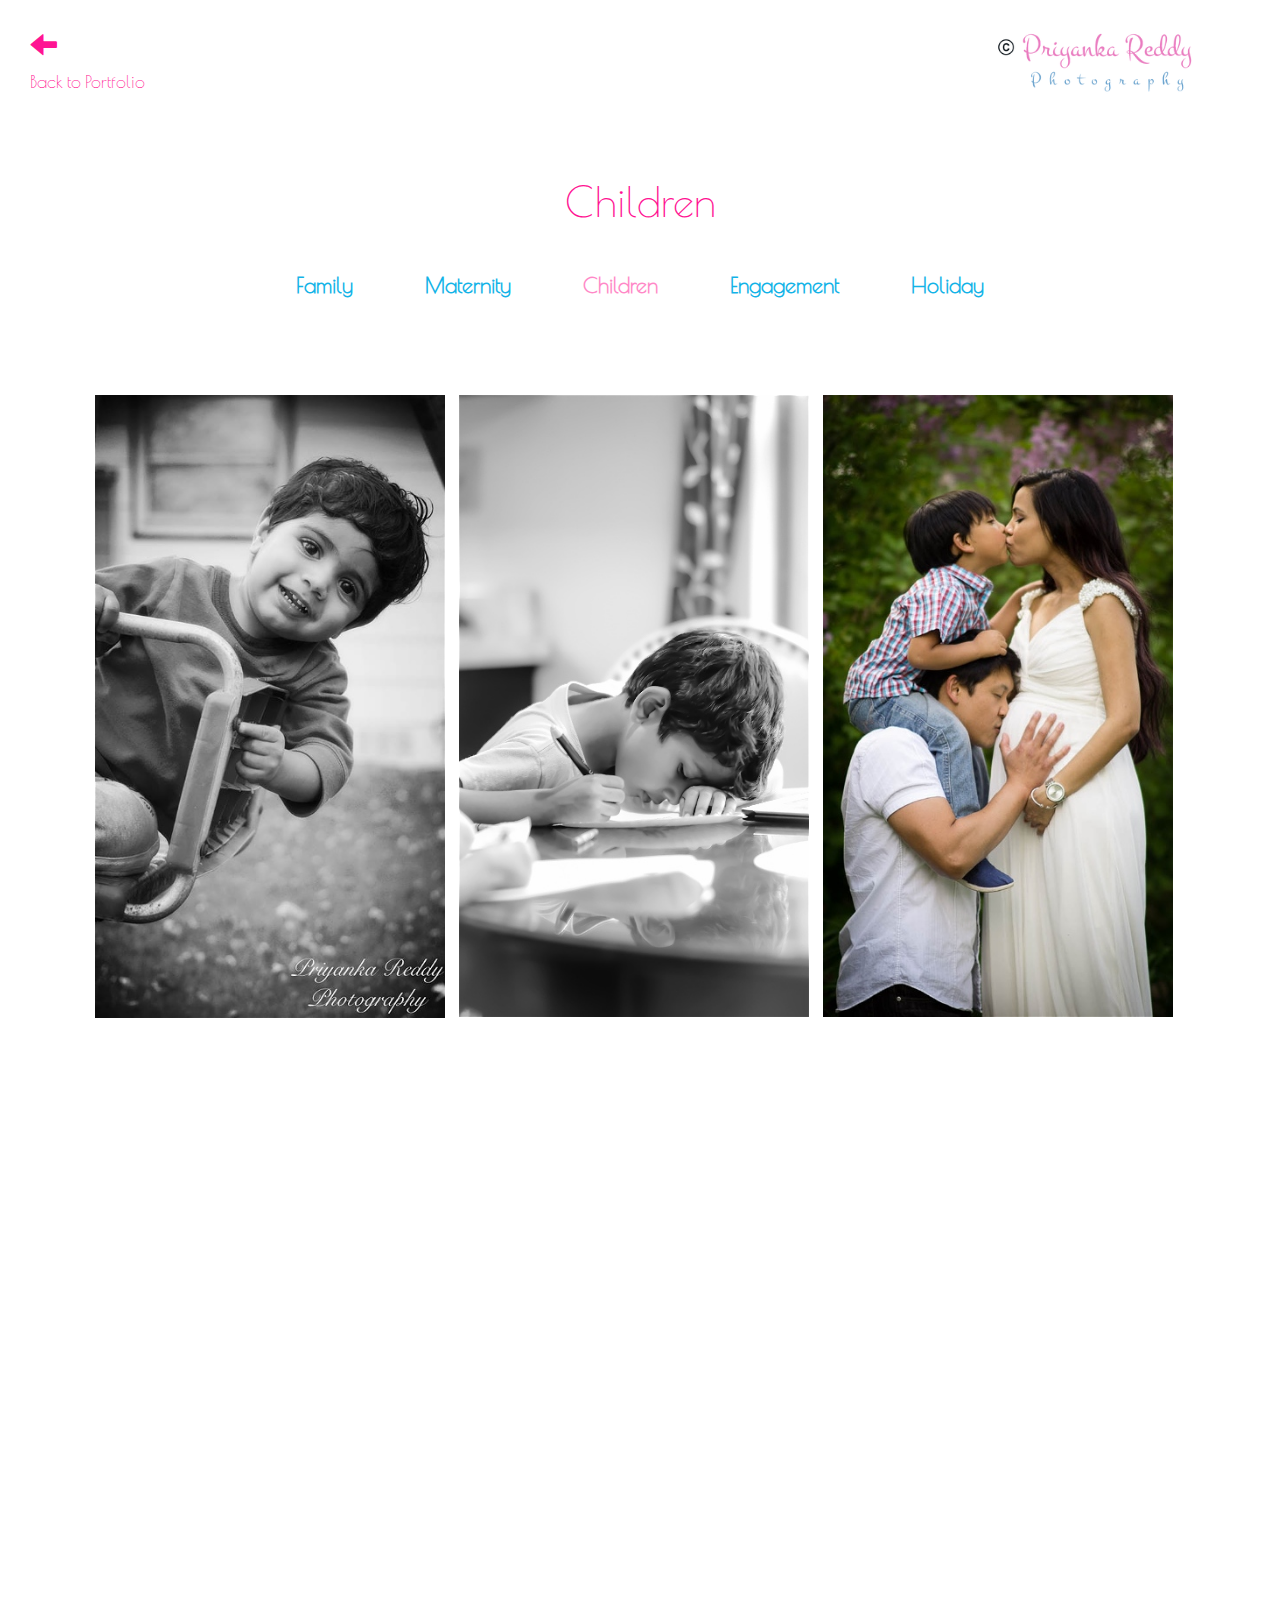
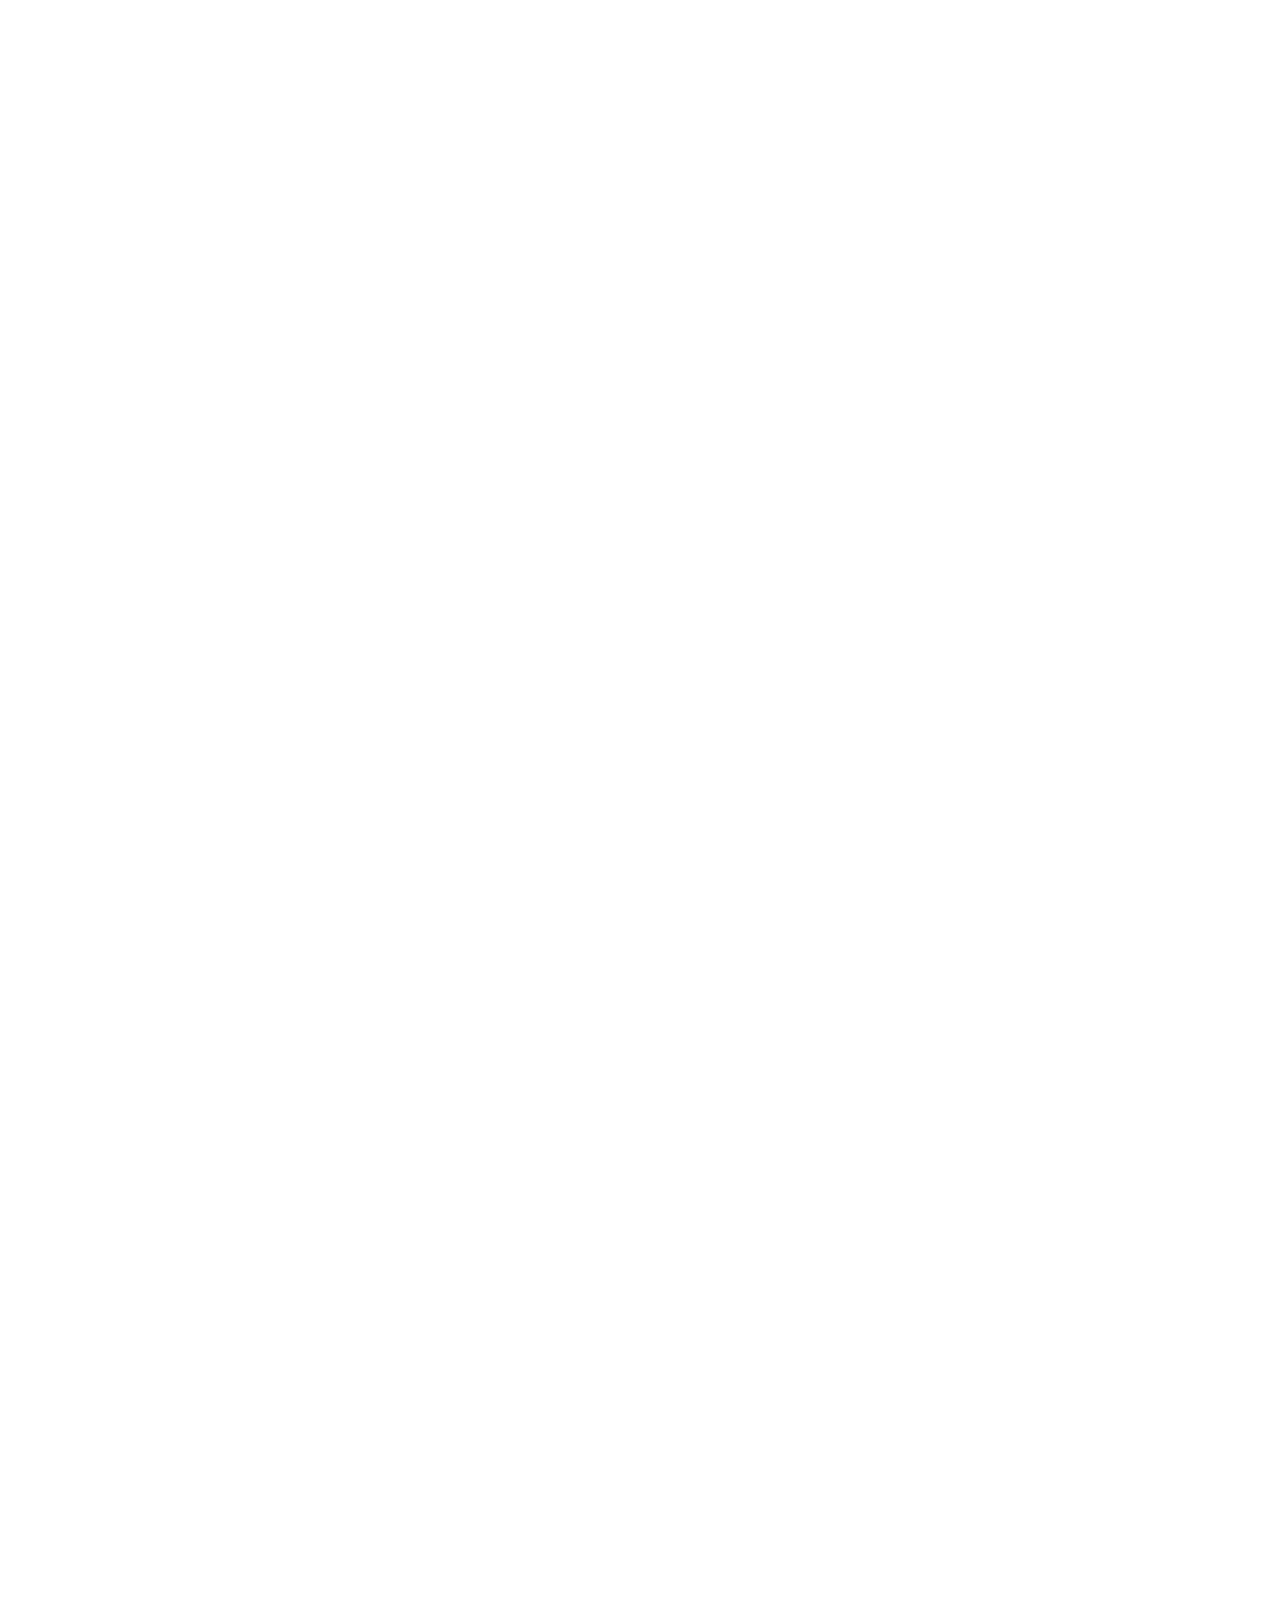
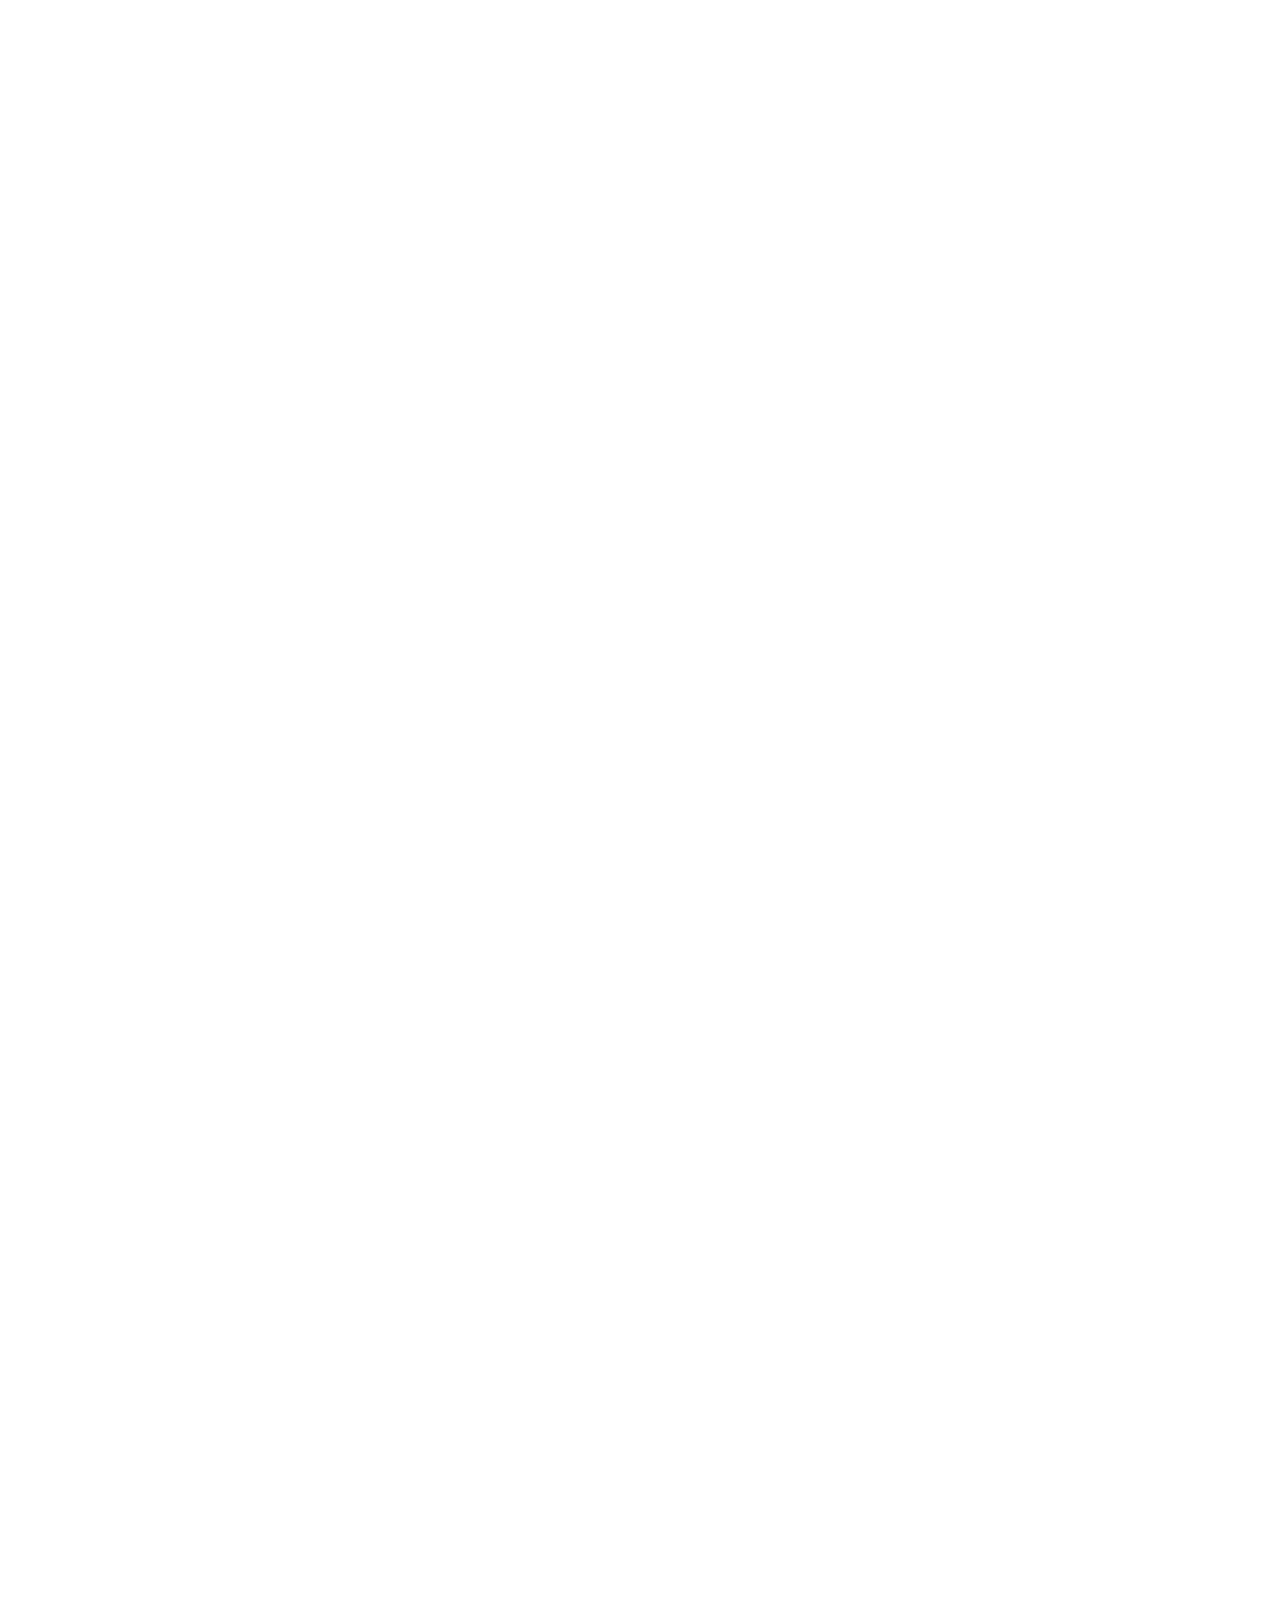
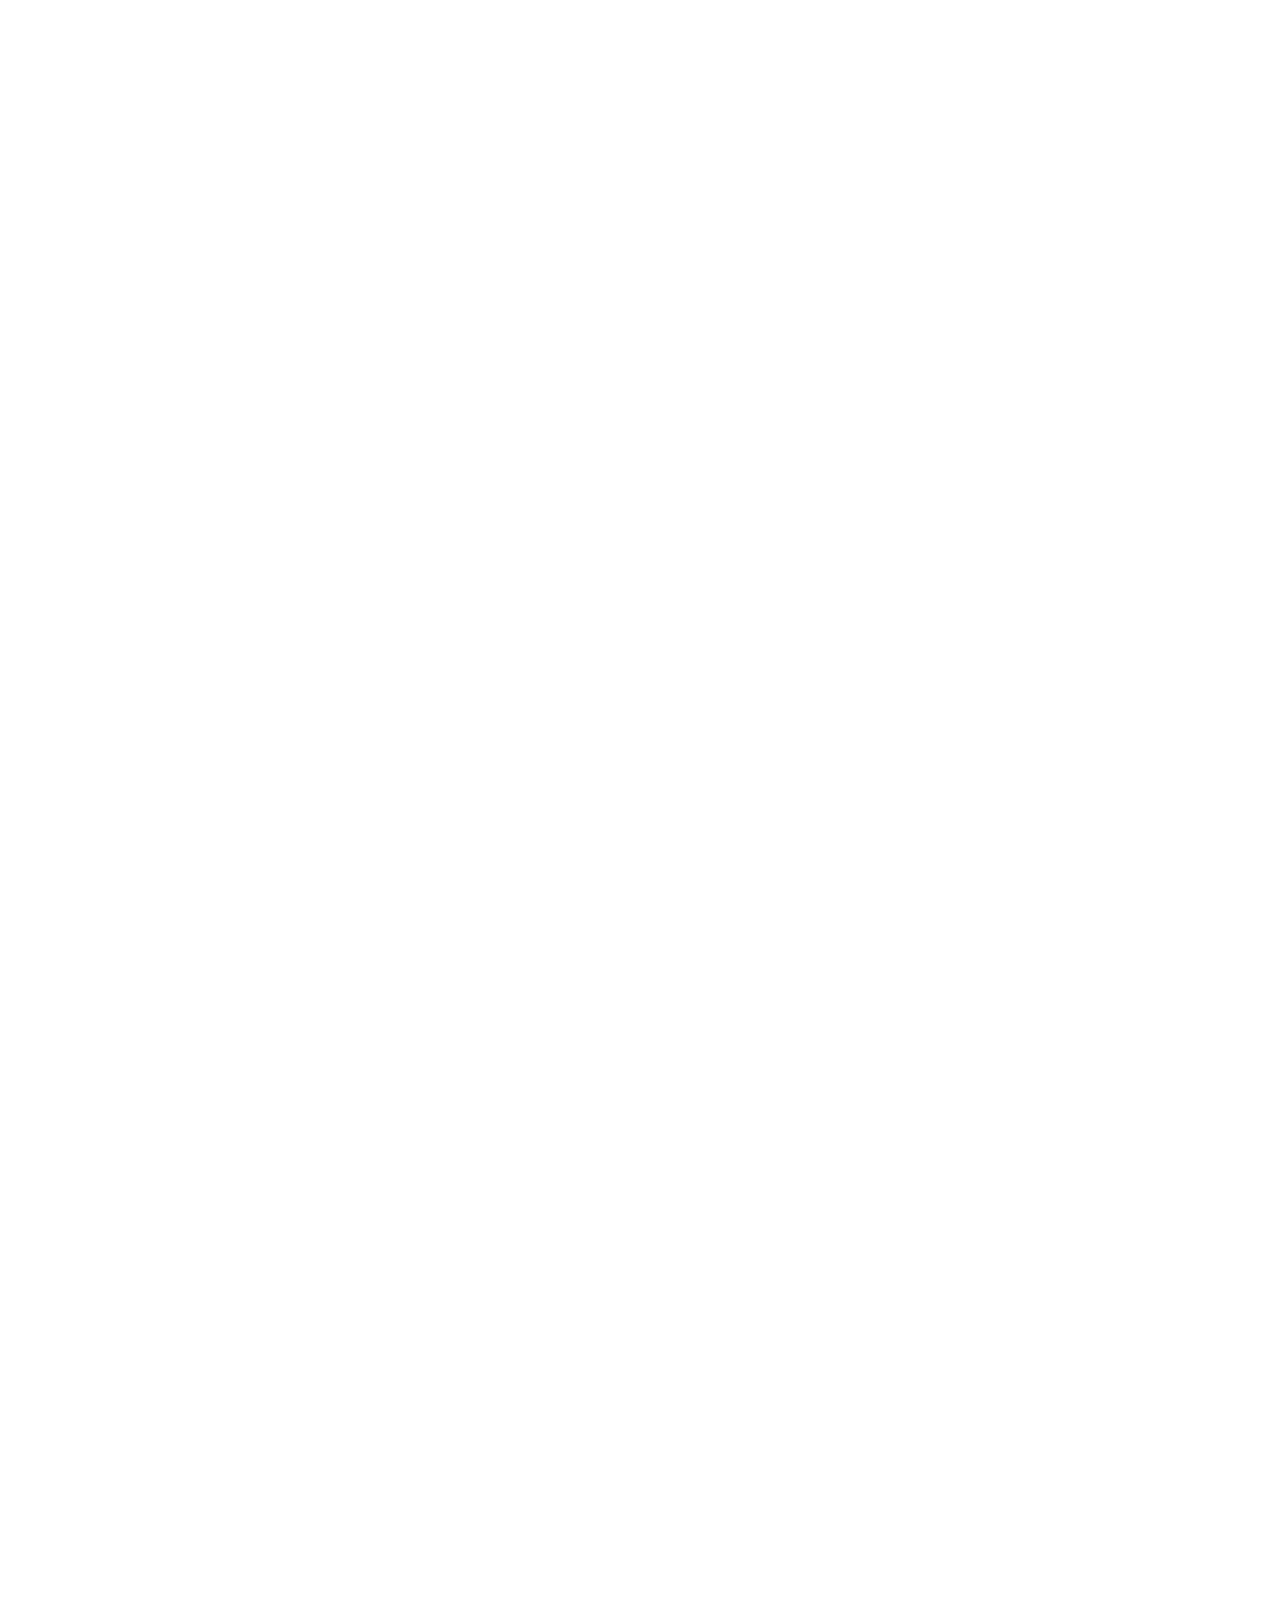
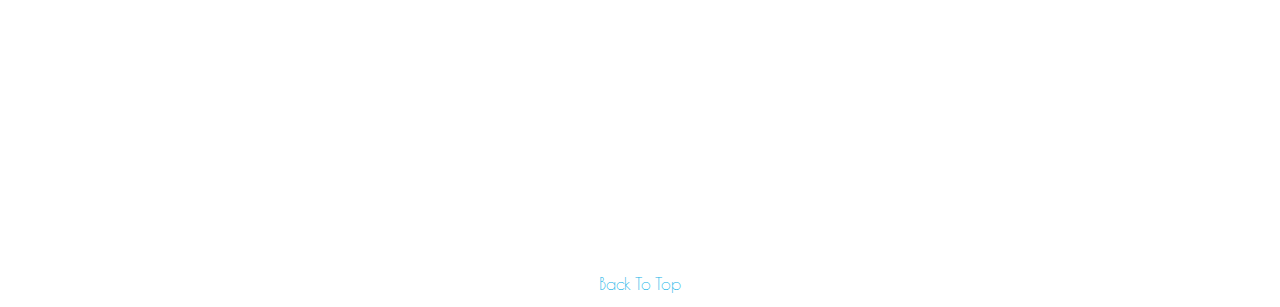
==== commit ae1f5f0f: "childpop complete" ====
--- a/Children.html
+++ b/Children.html
@@ -60,40 +60,41 @@
 				<li><a href="childpop/12.png"><img src="Children1/children12.jpg"></a></li>
 				<li><a href="childpop/13.png"><img src="Children1/children13.jpg"></a></li>
 				<li><a href="childpop/14.png"><img src="Children1/children14.jpg"></a></li>
-				<li><img src="Children1/children15.jpg"></li>
-				<li><img src="Children1/children16.jpg"></li>
-				<li><img src="Children1/children17.jpg"></li>
-				<li><img src="Children1/children18.jpg"></li>
-				<li><img src="Children1/children19.jpg"></li>
-				<li><img src="Children1/children20.jpg"></li>
-				<li><img src="Children1/children22.jpg"></li>
-				<li><img src="Children1/children23.jpg"></li>
-				<li><img src="Children1/children24.jpg"></li>
-				<li><img src="Children1/children25.jpg"></li>
-				<li><img src="children2/children26.jpg"></li>
-				<li><img src="children2/children27.jpg"></li>
-				<li><img src="children2/children28.jpg"></li>
-				<li><img src="children2/children29.jpg"></li>
-				<li><img src="children2/children30.jpg"></li>
-				<li><img src="children2/children31.jpg"></li>
-				<li><img src="children2/children32.jpg"></li>
-				<li><img src="children2/children33.jpg"></li>
-				<li><img src="children2/children34.jpg"></li>
-				<li><img src="children2/children35.jpg"></li>
-				<li><img src="children2/children36.jpg"></li>
-				<li><img src="children2/children37.jpg"></li>
-				<li><img src="children2/children38.jpg"></li>
-				<li><img src="children2/children39.jpg"></li>
-				<li><img src="children2/children40.jpg"></li>
-				<li><img src="children2/children42.jpg"></li>
-				<li><img src="children2/children43.jpg"></li>
-				<li><img src="children2/children44.jpg"></li>
-				<li><img src="children2/children45.jpg"></li>
-				<li><img src="children2/children46.jpg"></li>
-				<li><img src="children2/children47.jpg"></li>
-				<li><img src="children2/children48.jpg"></li>
-				<li><img src="children2/children49.jpg"></li>
-				<li><img src="children2/children50.jpg"></li>
+				<li><a href="childpop/15.png"><img src="Children1/children15.jpg"></a></li>
+				<li><a href="childpop/16.png"><img src="Children1/children16.jpg"></a></li>
+				<li><a href="childpop/17.png"><img src="Children1/children17.jpg"></a></li>
+				<li><a href="childpop/18.png"><img src="Children1/children18.jpg"></a></li>
+				<li><a href="childpop/19.png"><img src="Children1/children19.jpg"></a></li>
+				<li><a href="childpop/20.png"><img src="Children1/children20.jpg"></a></li>
+				<li><a href="childpop/21.png"><img src="Children1/children22.jpg"></a></li>
+				<li><a href="childpop/22.png"><img src="Children1/children23.jpg"></a></li>
+				<li><a href="childpop/23.png"><img src="Children1/children24.jpg"></a></li>
+				<li><a href="childpop/24.png"><img src="Children1/children25.jpg"></a></li>
+				<li><a href="childpop/25.png"><img src="children2/children26.jpg"></a></li>
+				<li><a href="childpop/26.png"><img src="children2/children27.jpg"></a></li>
+				<li><a href="childpop/27.png"><img src="children2/children28.jpg"></a></li>
+				<li><a href="childpop/28.png"><img src="children2/children29.jpg"></a></li>
+				<li><a href="childpop/29.png"><img src="children2/children30.jpg"></a></li>
+				<li><a href="childpop/30.png"><img src="children2/children31.jpg"></a></li>
+				<li><a href="childpop/31.png"><img src="children2/children32.jpg"></a></li>
+				<li><a href="childpop/32.png"><img src="children2/children33.jpg"></a></li>
+				<li><a href="childpop/33.png"><img src="children2/children34.jpg"></a></li>
+				<li><a href="childpop/34.png"><img src="children2/children35.jpg"></a></li>
+				<li><a href="childpop/35.png"><img src="children2/children36.jpg"></a></li>
+				<li><a href="childpop/36.png"><img src="children2/children37.jpg"></a></li>
+				<li><a href="childpop/37.png"><img src="children2/children38.jpg"></a></li>
+				<li><a href="childpop/38.png"><img src="children2/children39.jpg"></a></li>
+				<li><a href="childpop/39.png"><img src="children2/children40.jpg"></a></li>
+				<li><a href="childpop/40.png"><img src="children2/children41.jpg"></a></li>
+				<li><a href="childpop/41.png"><img src="children2/children42.jpg"></a></li>
+				<li><a href="childpop/42.png"><img src="children2/children43.jpg"></a></li>
+				<li><a href="childpop/43.png"><img src="children2/children44.jpg"></a></li>
+				<li><a href="childpop/44.png"><img src="children2/children45.jpg"></a></li>
+				<li><a href="childpop/45.png"><img src="children2/children46.jpg"></a></li>
+				<li><a href="childpop/46.png"><img src="children2/children47.jpg"></a></li>
+				<li><a href="childpop/47.png"><img src="children2/children48.jpg"></a></li>
+				<li><a href="childpop/48.png"><img src="children2/children49.jpg"></a></li>
+				<li><a href="childpop/49.png"><img src="children2/children50.jpg"></a></li>
 				</ul>
 		</div>
 		<script src="js/masonry.pkgd.min.js"></script>
